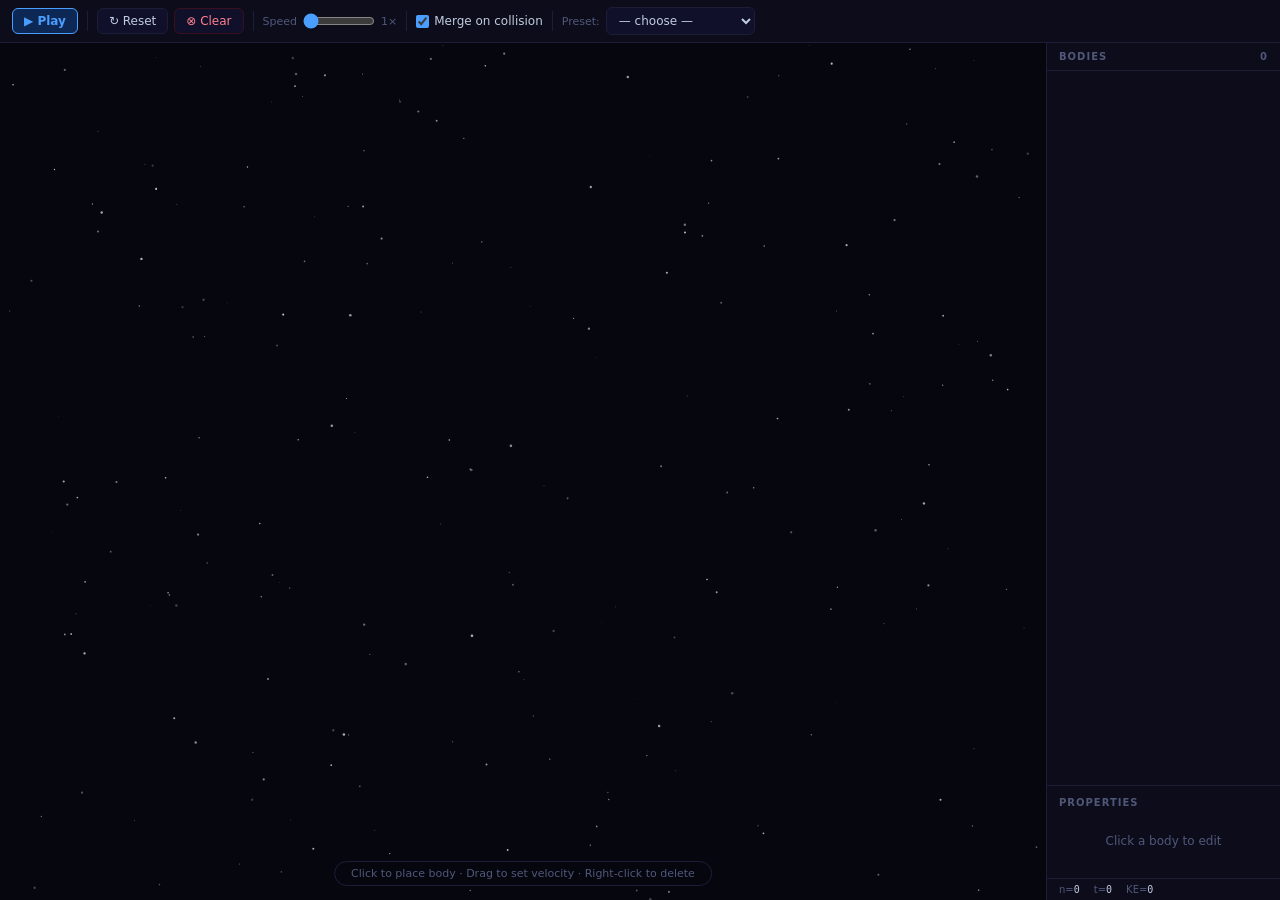
==== index.html @ 30279e03 "Added index" ====
<!DOCTYPE html>
<html lang="en">
<head>
<meta charset="UTF-8">
<meta name="viewport" content="width=device-width, initial-scale=1.0">
<title>N-Body Gravity Simulator</title>
<style>
  :root {
    --bg:     #06060f;
    --panel:  #0c0c1a;
    --border: #1c1e38;
    --accent: #4a9eff;
    --text:   #c0cce0;
    --dim:    #50587a;
    --danger: #ff4a6a;
  }
  * { box-sizing: border-box; margin: 0; padding: 0; }
  body {
    background: var(--bg);
    color: var(--text);
    font-family: 'Segoe UI', system-ui, sans-serif;
    font-size: 13px;
    display: flex;
    flex-direction: column;
    height: 100vh;
    overflow: hidden;
    user-select: none;
  }

  /* ── Toolbar ── */
  #toolbar {
    background: var(--panel);
    border-bottom: 1px solid var(--border);
    padding: 7px 12px;
    display: flex;
    align-items: center;
    gap: 6px;
    flex-shrink: 0;
    flex-wrap: wrap;
  }
  .sep { width: 1px; height: 20px; background: var(--border); margin: 0 3px; flex-shrink: 0; }
  .tlbl { font-size: 11px; color: var(--dim); white-space: nowrap; }
  button {
    display: inline-flex; align-items: center; gap: 5px;
    background: #10102a; color: var(--text);
    border: 1px solid var(--border);
    border-radius: 6px; padding: 5px 11px;
    font-size: 12px; cursor: pointer;
    transition: all .12s; white-space: nowrap;
    font-family: inherit;
  }
  button:hover { background: #1a1a40; border-color: var(--accent); color: #90c0ff; }
  button.primary { background: #0e2856; border-color: var(--accent); color: var(--accent); font-weight: 600; }
  button.primary:hover { background: #162e70; }
  button.danger  { border-color: #3a1020; color: #ff8090; }
  button.danger:hover { background: #3a1020; border-color: var(--danger); color: var(--danger); }
  input[type="range"] { accent-color: var(--accent); width: 72px; cursor: pointer; }
  select {
    background: #10102a; color: var(--text);
    border: 1px solid var(--border);
    border-radius: 6px; padding: 5px 8px;
    font-size: 12px; cursor: pointer; font-family: inherit;
  }
  select:hover { border-color: var(--accent); }
  label.cb { display: flex; align-items: center; gap: 5px; cursor: pointer; font-size: 12px; }

  /* ── Layout ── */
  #main { display: flex; flex: 1; overflow: hidden; }
  #canvas-wrap { flex: 1; position: relative; overflow: hidden; }
  canvas { display: block; width: 100%; height: 100%; cursor: crosshair; }
  canvas.grab    { cursor: grab; }
  canvas.grabbing{ cursor: grabbing; }

  #hint {
    position: absolute; bottom: 14px; left: 50%; transform: translateX(-50%);
    background: rgba(6,6,15,.88); border: 1px solid var(--border);
    border-radius: 20px; padding: 5px 16px; font-size: 11px; color: var(--dim);
    pointer-events: none; white-space: nowrap; transition: opacity .3s;
  }

  /* ── Sidebar ── */
  #sidebar {
    width: 234px; min-width: 234px;
    background: var(--panel); border-left: 1px solid var(--border);
    display: flex; flex-direction: column; overflow: hidden;
  }
  .sec-head {
    padding: 8px 12px; font-size: 10px;
    text-transform: uppercase; letter-spacing: .1em;
    color: var(--dim); font-weight: 700;
    border-bottom: 1px solid var(--border);
    display: flex; align-items: center; justify-content: space-between;
    flex-shrink: 0;
  }
  #body-list { flex: 1; overflow-y: auto; padding: 2px 0; min-height: 60px; }
  #body-list::-webkit-scrollbar { width: 3px; }
  #body-list::-webkit-scrollbar-thumb { background: var(--border); border-radius: 2px; }

  .brow {
    display: flex; align-items: center; gap: 7px;
    padding: 5px 10px; cursor: pointer;
    transition: background .1s; border-radius: 4px; margin: 1px 4px;
  }
  .brow:hover { background: rgba(255,255,255,.05); }
  .brow.sel   { background: rgba(74,158,255,.12); }
  .bdot  { width: 9px; height: 9px; border-radius: 50%; flex-shrink: 0; }
  .bname { flex: 1; font-size: 12px; overflow: hidden; text-overflow: ellipsis; white-space: nowrap; }
  .bmass { font-size: 11px; color: var(--dim); flex-shrink: 0; }
  .bdel  {
    background: none; border: none; color: var(--dim);
    cursor: pointer; padding: 0 3px; font-size: 15px; line-height: 1;
    opacity: 0; transition: opacity .1s; border-radius: 3px;
  }
  .brow:hover .bdel { opacity: .6; }
  .bdel:hover { opacity: 1 !important; color: var(--danger) !important; background: rgba(255,74,106,.15) !important; }

  /* ── Editor ── */
  #editor { border-top: 1px solid var(--border); padding: 11px 12px; flex-shrink: 0; }
  .etitle { font-size: 10px; text-transform: uppercase; letter-spacing: .1em; color: var(--dim); font-weight: 700; margin-bottom: 9px; }
  .field  { display: flex; align-items: center; gap: 6px; margin-bottom: 6px; }
  .flbl   { width: 44px; font-size: 11px; color: var(--dim); flex-shrink: 0; }
  .field input[type="number"] {
    flex: 1; background: #08081a; border: 1px solid var(--border);
    border-radius: 4px; color: var(--text); padding: 4px 7px;
    font-size: 12px; font-family: 'Consolas', monospace; min-width: 0;
  }
  .field input[type="number"]:focus { outline: none; border-color: var(--accent); box-shadow: 0 0 0 2px rgba(74,158,255,.15); }
  .field input[type="color"] {
    width: 34px; height: 24px; border: 1px solid var(--border);
    border-radius: 4px; background: none; cursor: pointer; padding: 2px;
  }
  .no-sel { color: var(--dim); font-size: 12px; text-align: center; padding: 14px 0; line-height: 1.8; }
  #del-body { width: 100%; justify-content: center; margin-top: 8px; }

  /* ── Stats bar ── */
  #stats {
    border-top: 1px solid var(--border);
    padding: 5px 12px; display: flex; gap: 14px; flex-wrap: wrap; flex-shrink: 0;
  }
  .stat { font-size: 10px; color: var(--dim); }
  .stat b { color: var(--text); font-family: monospace; font-weight: normal; }
</style>
</head>
<body>

<div id="toolbar">
  <button id="btn-play" class="primary" onclick="toggleSim()">&#9654; Play</button>
  <div class="sep"></div>
  <button onclick="resetSim()" title="Stop and clear trails">&#8635; Reset</button>
  <button class="danger" onclick="clearAll()" title="Remove all bodies">&#8855; Clear</button>
  <div class="sep"></div>
  <span class="tlbl">Speed</span>
  <input type="range" id="speed-sl" min="1" max="10" value="1" oninput="onSpeed(+this.value)">
  <span class="tlbl" id="speed-lbl">1&times;</span>
  <div class="sep"></div>
  <label class="cb">
    <input type="checkbox" id="merge-cb" checked style="accent-color:var(--accent)" onchange="mergeEnabled=this.checked">
    Merge on collision
  </label>
  <div class="sep"></div>
  <span class="tlbl">Preset:</span>
  <select onchange="loadPreset(this.value); this.value=''">
    <option value="">&#8212; choose &#8212;</option>
    <option value="binary">Binary Stars</option>
    <option value="threebody">Equilateral 3-Body</option>
    <option value="figure8">Figure-8 Orbit</option>
    <option value="solar">Solar System</option>
    <option value="chaos">Chaos (8 Bodies)</option>
  </select>
</div>

<div id="main">
  <div id="canvas-wrap">
    <canvas id="canvas"></canvas>
    <div id="hint">Click to place body &middot; Drag to set velocity &middot; Right-click to delete</div>
  </div>

  <div id="sidebar">
    <div class="sec-head">Bodies <span id="body-count">0</span></div>
    <div id="body-list"></div>

    <div id="editor">
      <div class="etitle">Properties</div>
      <div id="econtent"><div class="no-sel">Click a body to edit</div></div>
    </div>

    <div id="stats">
      <div class="stat">n=<b id="s-n">0</b></div>
      <div class="stat">t=<b id="s-t">0</b></div>
      <div class="stat">KE=<b id="s-ke">0</b></div>
    </div>
  </div>
</div>

<script>
'use strict';

// ═══════════════════════════════════════════════════════════
//  Constants
// ═══════════════════════════════════════════════════════════
const G         = 100;       // gravitational constant
const SOFT2     = 10 * 10;   // softening² to prevent singularity
const TRAIL_MAX = 500;       // max trail points per body
const DT        = 0.05;      // physics timestep per substep
const BASE_SUBS = 5;         // substeps per frame at speed ×1
const VEL_SCALE = 0.10;      // pixel-drag → velocity unit

const PALETTE = [
  '#ff6b6b','#ffd93d','#6bcb77','#4d96ff',
  '#ff9f40','#c56bff','#40e0d0','#ff6bcd','#f0f0f0','#ff922b'
];
let _pIdx = 0;
const nextColor = () => PALETTE[_pIdx++ % PALETTE.length];

// ═══════════════════════════════════════════════════════════
//  Body
// ═══════════════════════════════════════════════════════════
class Body {
  constructor(x, y, vx = 0, vy = 0, mass = 100) {
    this.id    = ++Body._uid;
    this.x = x;  this.y = y;
    this.vx = vx; this.vy = vy;
    this.mass  = mass;
    this.color = nextColor();
    this.label = 'Body ' + this.id;  // user-editable name
    this.trail = [];
    this.ax = 0; this.ay = 0;
  }
  get radius() { return Math.max(4, Math.cbrt(this.mass) * 1.8); }
  get name()   { return this.label; }
}
Body._uid = 0;

// ═══════════════════════════════════════════════════════════
//  Simulation state
// ═══════════════════════════════════════════════════════════
let bodies       = [];
let running      = false;
let mergeEnabled = true;
let substepCount = BASE_SUBS;
let selected     = null;
let rafId        = null;
let simTime      = 0;
let trailTick    = 0;
let stars        = [];
let drag         = null; // { type:'new'|'body', body?, sx, sy, cx, cy }

// ═══════════════════════════════════════════════════════════
//  Canvas setup
// ═══════════════════════════════════════════════════════════
const canvas = document.getElementById('canvas');
const ctx    = canvas.getContext('2d');

function resize() {
  canvas.width  = canvas.parentElement.clientWidth;
  canvas.height = canvas.parentElement.clientHeight;
  buildStars();
  if (!running) render();
}
new ResizeObserver(resize).observe(canvas.parentElement);

function buildStars() {
  stars = [];
  const n = Math.ceil(canvas.width * canvas.height / 4000);
  for (let i = 0; i < n; i++)
    stars.push({ x: Math.random()*canvas.width, y: Math.random()*canvas.height,
                 r: Math.random()*1.0+0.3, a: Math.random()*0.55+0.2 });
}

// ═══════════════════════════════════════════════════════════
//  Physics  (Velocity Verlet — 2nd-order symplectic)
// ═══════════════════════════════════════════════════════════
function computeAccels() {
  for (const b of bodies) { b.ax = 0; b.ay = 0; }
  for (let i = 0; i < bodies.length; i++) {
    for (let j = i + 1; j < bodies.length; j++) {
      const dx = bodies[j].x - bodies[i].x;
      const dy = bodies[j].y - bodies[i].y;
      const d2 = dx*dx + dy*dy + SOFT2;
      const d  = Math.sqrt(d2);
      const f  = G / d2;
      const ux = dx/d, uy = dy/d;
      bodies[i].ax += f * ux * bodies[j].mass;
      bodies[i].ay += f * uy * bodies[j].mass;
      bodies[j].ax -= f * ux * bodies[i].mass;
      bodies[j].ay -= f * uy * bodies[i].mass;
    }
  }
}

function physicsStep(dt) {
  // Step 1: update positions using current v and a
  const hdt2 = 0.5 * dt * dt;
  for (const b of bodies) {
    b.x += b.vx * dt + b.ax * hdt2;
    b.y += b.vy * dt + b.ay * hdt2;
  }
  // Step 2: save old accelerations, compute new ones
  const axOld = bodies.map(b => b.ax);
  const ayOld = bodies.map(b => b.ay);
  computeAccels();
  // Step 3: update velocities with average acceleration
  for (let i = 0; i < bodies.length; i++) {
    bodies[i].vx += 0.5 * (axOld[i] + bodies[i].ax) * dt;
    bodies[i].vy += 0.5 * (ayOld[i] + bodies[i].ay) * dt;
  }
}

function recordTrail() {
  for (const b of bodies) {
    b.trail.push({ x: b.x, y: b.y });
    if (b.trail.length > TRAIL_MAX) b.trail.shift();
  }
}

function doMerges() {
  let changed = true;
  while (changed) {
    changed = false;
    outer:
    for (let i = 0; i < bodies.length; i++) {
      for (let j = i + 1; j < bodies.length; j++) {
        const dx   = bodies[j].x - bodies[i].x;
        const dy   = bodies[j].y - bodies[i].y;
        const rSum = bodies[i].radius + bodies[j].radius;
        if (dx*dx + dy*dy < rSum * rSum * 0.5) {
          const a = bodies[i], b = bodies[j];
          const m = a.mass + b.mass;
          // Bigger body absorbs smaller
          const big = a.mass >= b.mass ? a : b;
          const sml = big === a ? b : a;
          big.x  = (a.x*a.mass + b.x*b.mass) / m;
          big.y  = (a.y*a.mass + b.y*b.mass) / m;
          big.vx = (a.vx*a.mass + b.vx*b.mass) / m;
          big.vy = (a.vy*a.mass + b.vy*b.mass) / m;
          big.mass = m;
          bodies.splice(bodies.indexOf(sml), 1);
          if (selected === sml) { selected = null; updateEditor(); }
          updateBodyList();
          changed = true;
          break outer;
        }
      }
    }
  }
}

// ═══════════════════════════════════════════════════════════
//  Simulation loop
// ═══════════════════════════════════════════════════════════
function loop() {
  if (!running) return;
  for (let i = 0; i < substepCount; i++) {
    physicsStep(DT);
    trailTick++;
    if (trailTick % 2 === 0) recordTrail();
  }
  if (mergeEnabled) doMerges();
  simTime += DT * substepCount;
  render();
  updateEditorLive();
  updateStats();
  rafId = requestAnimationFrame(loop);
}

function startSim() {
  if (running) return;
  running = true;
  computeAccels();
  updatePlayBtn();
  rafId = requestAnimationFrame(loop);
}

function pauseSim() {
  running = false;
  if (rafId) { cancelAnimationFrame(rafId); rafId = null; }
  updatePlayBtn();
}

function toggleSim() { running ? pauseSim() : startSim(); }

// ═══════════════════════════════════════════════════════════
//  Rendering
// ═══════════════════════════════════════════════════════════
function render() {
  const W = canvas.width, H = canvas.height;

  // Background
  ctx.fillStyle = '#06060f';
  ctx.fillRect(0, 0, W, H);

  // Stars
  ctx.save();
  for (const s of stars) {
    ctx.globalAlpha = s.a;
    ctx.fillStyle   = '#ffffff';
    ctx.beginPath();
    ctx.arc(s.x, s.y, s.r, 0, Math.PI * 2);
    ctx.fill();
  }
  ctx.restore();

  // Trails
  ctx.save();
  ctx.lineJoin = 'round';
  ctx.lineCap  = 'round';
  for (const b of bodies) renderTrail(b);
  ctx.restore();

  // Bodies
  for (const b of bodies) renderBody(b);

  // Velocity arrow while dragging to place new body
  if (drag && drag.type === 'new') renderArrow();
}

function renderTrail(b) {
  const t = b.trail;
  if (t.length < 2) return;
  // Downsample for performance; keep at most 180 drawn segments
  const step = Math.max(1, Math.floor(t.length / 180));
  for (let i = step; i < t.length; i += step) {
    const frac = i / t.length;
    ctx.globalAlpha = frac * 0.88;
    ctx.strokeStyle = b.color;
    ctx.lineWidth   = Math.max(0.4, frac * b.radius * 0.5);
    ctx.beginPath();
    ctx.moveTo(t[i - step].x, t[i - step].y);
    ctx.lineTo(t[i].x, t[i].y);
    ctx.stroke();
  }
}

function renderBody(b) {
  const r = b.radius;

  // Outer glow
  const glow = ctx.createRadialGradient(b.x, b.y, r * 0.5, b.x, b.y, r * 4);
  glow.addColorStop(0, hex2rgba(b.color, 0.35));
  glow.addColorStop(1, hex2rgba(b.color, 0));
  ctx.fillStyle = glow;
  ctx.beginPath();
  ctx.arc(b.x, b.y, r * 4, 0, Math.PI * 2);
  ctx.fill();

  // Sphere with highlight
  const sphere = ctx.createRadialGradient(b.x - r * 0.25, b.y - r * 0.3, 0, b.x, b.y, r);
  sphere.addColorStop(0,   '#ffffff');
  sphere.addColorStop(0.3, b.color);
  sphere.addColorStop(1,   darken(b.color, 0.45));
  ctx.fillStyle = sphere;
  ctx.beginPath();
  ctx.arc(b.x, b.y, r, 0, Math.PI * 2);
  ctx.fill();

  // Selection ring
  if (b === selected) {
    ctx.save();
    ctx.globalAlpha = 0.8;
    ctx.strokeStyle = '#ffffff';
    ctx.lineWidth   = 1.5;
    ctx.setLineDash([5, 3]);
    ctx.beginPath();
    ctx.arc(b.x, b.y, r + 7, 0, Math.PI * 2);
    ctx.stroke();
    ctx.setLineDash([]);
    ctx.restore();
  }

  // Name label above the body
  if (b.label) {
    ctx.save();
    ctx.font         = '11px "Segoe UI", system-ui, sans-serif';
    ctx.textAlign    = 'center';
    ctx.textBaseline = 'bottom';
    const labelY = b.y - r - 8;
    // Shadow for readability over any background
    ctx.globalAlpha  = 0.65;
    ctx.fillStyle    = '#000000';
    ctx.fillText(b.label, b.x + 1, labelY + 1);
    // Coloured text
    ctx.globalAlpha  = 0.92;
    ctx.fillStyle    = b.color;
    ctx.fillText(b.label, b.x, labelY);
    ctx.restore();
  }
}

function renderArrow() {
  const { sx, sy, cx, cy } = drag;
  const dx = cx - sx, dy = cy - sy;
  const len = Math.hypot(dx, dy);
  if (len < 5) return;

  ctx.save();
  ctx.globalAlpha = 0.85;
  ctx.strokeStyle = '#90c0ff';
  ctx.fillStyle   = '#90c0ff';
  ctx.lineWidth   = 1.5;
  ctx.setLineDash([6, 4]);
  ctx.beginPath();
  ctx.moveTo(sx, sy);
  ctx.lineTo(cx, cy);
  ctx.stroke();
  ctx.setLineDash([]);

  // Arrowhead
  const ang = Math.atan2(dy, dx);
  const hs  = 11;
  ctx.beginPath();
  ctx.moveTo(cx, cy);
  ctx.lineTo(cx - hs * Math.cos(ang - 0.42), cy - hs * Math.sin(ang - 0.42));
  ctx.lineTo(cx - hs * Math.cos(ang + 0.42), cy - hs * Math.sin(ang + 0.42));
  ctx.closePath();
  ctx.fill();

  // Velocity label
  ctx.globalAlpha = 0.75;
  ctx.fillStyle   = '#c0d8ff';
  ctx.font        = '11px monospace';
  ctx.fillText('v = ' + (len * VEL_SCALE).toFixed(2), cx + 10, cy - 8);
  ctx.restore();
}

// ═══════════════════════════════════════════════════════════
//  Color helpers
// ═══════════════════════════════════════════════════════════
function hex2rgba(hex, a) {
  const n = parseInt(hex.replace('#', ''), 16);
  return 'rgba(' + (n>>16) + ',' + ((n>>8)&0xff) + ',' + (n&0xff) + ',' + a + ')';
}
function darken(hex, f) {
  const n = parseInt(hex.replace('#', ''), 16);
  const r = Math.round(((n>>16)      ) * f);
  const g = Math.round(((n>>8 )&0xff ) * f);
  const b = Math.round(((n    )&0xff ) * f);
  return '#' + ((r << 16) | (g << 8) | b).toString(16).padStart(6, '0');
}

// ═══════════════════════════════════════════════════════════
//  Mouse / touch events
// ═══════════════════════════════════════════════════════════
function canvasXY(e) {
  const r = canvas.getBoundingClientRect();
  return {
    x: (e.clientX - r.left) * (canvas.width  / r.width),
    y: (e.clientY - r.top)  * (canvas.height / r.height)
  };
}

function bodyAt(x, y) {
  for (let i = bodies.length - 1; i >= 0; i--) {
    const b  = bodies[i];
    const dx = x - b.x, dy = y - b.y;
    if (dx*dx + dy*dy <= (b.radius + 6) ** 2) return b;
  }
  return null;
}

canvas.addEventListener('mousedown', e => {
  if (e.button !== 0) return;
  const { x, y } = canvasXY(e);
  const hit = bodyAt(x, y);
  if (hit) {
    selectBody(hit);
    if (!running) {
      drag = { type: 'body', body: hit, sx: x, sy: y, cx: x, cy: y };
      canvas.classList.add('grabbing');
    }
  } else {
    selectBody(null);
    drag = { type: 'new', sx: x, sy: y, cx: x, cy: y };
  }
});

canvas.addEventListener('mousemove', e => {
  if (!drag) return;
  const { x, y } = canvasXY(e);
  drag.cx = x; drag.cy = y;
  if (drag.type === 'body') {
    drag.body.x = x;
    drag.body.y = y;
    drag.body.trail = [];
    updateEditorLive();
  }
  if (!running) render();
});

canvas.addEventListener('mouseup', e => {
  if (!drag) return;
  const { x, y } = canvasXY(e);
  if (drag.type === 'new') {
    const dx  = x - drag.sx, dy = y - drag.sy;
    const len = Math.hypot(dx, dy);
    const b   = new Body(drag.sx, drag.sy, dx * VEL_SCALE, dy * VEL_SCALE, 100);
    bodies.push(b);
    selectBody(b);
    updateBodyList();
    if (!running) render();
  }
  drag = null;
  canvas.classList.remove('grabbing');
});

canvas.addEventListener('contextmenu', e => {
  e.preventDefault();
  const { x, y } = canvasXY(e);
  const b = bodyAt(x, y);
  if (b) deleteBody(b);
});

canvas.addEventListener('mouseleave', () => {
  if (drag && drag.type === 'new') { drag = null; if (!running) render(); }
  canvas.classList.remove('grabbing');
});

// ═══════════════════════════════════════════════════════════
//  Body management
// ═══════════════════════════════════════════════════════════
function deleteBody(b) {
  const i = bodies.indexOf(b);
  if (i >= 0) bodies.splice(i, 1);
  if (selected === b) { selected = null; updateEditor(); }
  updateBodyList();
  if (!running) render();
}

function selectBody(b) {
  selected = b;
  updateBodyList();
  updateEditor();
}

function clearAll() {
  pauseSim();
  bodies = []; selected = null; simTime = 0; trailTick = 0;
  updateBodyList(); updateEditor(); updateStats(); render();
}

function resetSim() {
  pauseSim();
  simTime = 0; trailTick = 0;
  for (const b of bodies) b.trail = [];
  updateStats(); render();
}

// ═══════════════════════════════════════════════════════════
//  UI updates
// ═══════════════════════════════════════════════════════════
function updatePlayBtn() {
  const btn = document.getElementById('btn-play');
  btn.innerHTML = running ? '&#9646;&#9646; Pause' : '&#9654; Play';
}

function onSpeed(v) {
  substepCount = BASE_SUBS * v;
  document.getElementById('speed-lbl').textContent = v + '\u00d7';
}

function updateBodyList() {
  const list = document.getElementById('body-list');
  document.getElementById('body-count').textContent = bodies.length;
  document.getElementById('s-n').textContent        = bodies.length;
  list.innerHTML = '';
  for (const b of bodies) {
    const row = document.createElement('div');
    row.className = 'brow' + (b === selected ? ' sel' : '');
    row.innerHTML =
      '<div class="bdot" style="background:' + b.color + '"></div>' +
      '<div class="bname">' + b.name + '</div>' +
      '<div class="bmass">' + fmtMass(b.mass) + '</div>' +
      '<button class="bdel" onclick="event.stopPropagation();deleteBodyById(' + b.id + ')">&#215;</button>';
    row.addEventListener('click', () => selectBody(b));
    list.appendChild(row);
  }
}

function deleteBodyById(id) {
  const b = bodies.find(b => b.id === id);
  if (b) deleteBody(b);
}

function fmtMass(m) {
  if (m >= 1e6) return (m / 1e6).toFixed(1) + 'M';
  if (m >= 1e3) return (m / 1e3).toFixed(1) + 'k';
  return m.toFixed(0);
}

function updateEditor() {
  const ec = document.getElementById('econtent');
  if (!selected) {
    ec.innerHTML = '<div class="no-sel">Click a body on canvas<br>or in the list to edit</div>';
    return;
  }
  const b = selected;
  ec.innerHTML =
    '<div class="field">' +
      '<div class="flbl">Name</div>' +
      '<input type="text" id="f-name" value="' + b.label + '" maxlength="24" style="flex:1;background:#08081a;border:1px solid var(--border);border-radius:4px;color:var(--text);padding:4px 7px;font-size:12px;min-width:0;" oninput="selName(this.value)">' +
    '</div>' +
    '<div class="field">' +
      '<div class="flbl">Color</div>' +
      '<input type="color" value="' + b.color + '" onchange="selColor(this.value)">' +
    '</div>'+
    '<div class="field">' +
      '<div class="flbl">Mass</div>' +
      '<input type="number" id="f-mass" value="' + b.mass.toFixed(1) + '" min="1" max="9999999" step="10" oninput="selMass(+this.value)">' +
    '</div>' +
    '<div class="field">' +
      '<div class="flbl">X</div>' +
      '<input type="number" id="f-x" value="' + b.x.toFixed(1) + '" step="1" oninput="selXY(\'x\',+this.value)">' +
    '</div>' +
    '<div class="field">' +
      '<div class="flbl">Y</div>' +
      '<input type="number" id="f-y" value="' + b.y.toFixed(1) + '" step="1" oninput="selXY(\'y\',+this.value)">' +
    '</div>' +
    '<div class="field">' +
      '<div class="flbl">Vel X</div>' +
      '<input type="number" id="f-vx" value="' + b.vx.toFixed(3) + '" step="0.5" oninput="selV(\'x\',+this.value)">' +
    '</div>' +
    '<div class="field">' +
      '<div class="flbl">Vel Y</div>' +
      '<input type="number" id="f-vy" value="' + b.vy.toFixed(3) + '" step="0.5" oninput="selV(\'y\',+this.value)">' +
    '</div>' +
    '<button class="danger" id="del-body" onclick="deleteBody(selected)">&#8855; Delete Body</button>';
}

function updateEditorLive() {
  if (!selected) return;
  const b   = selected;
  const fx  = document.getElementById('f-x');
  const fy  = document.getElementById('f-y');
  const fvx = document.getElementById('f-vx');
  const fvy = document.getElementById('f-vy');
  const fm  = document.getElementById('f-mass');
  if (fx  && document.activeElement !== fx)  fx.value  = b.x.toFixed(1);
  if (fy  && document.activeElement !== fy)  fy.value  = b.y.toFixed(1);
  if (fvx && document.activeElement !== fvx) fvx.value = b.vx.toFixed(3);
  if (fvy && document.activeElement !== fvy) fvy.value = b.vy.toFixed(3);
  if (fm  && document.activeElement !== fm)  fm.value  = b.mass.toFixed(1);
  // keep body list mass updated
  updateBodyList();
}

function selName(v)  { if (selected) { selected.label = v; updateBodyList(); if (!running) render(); } }
function selColor(v) { if (selected) { selected.color = v; updateBodyList(); if (!running) render(); } }
function selMass(v)  { if (selected && v > 0) { selected.mass = v; if (!running) render(); } }
function selXY(ax,v) { if (selected) { selected[ax] = v; if (!running) render(); } }
function selV(ax,v)  { if (selected) selected['v' + ax] = v; }

function updateStats() {
  document.getElementById('s-t').textContent = simTime.toFixed(0);
  let ke = 0;
  for (const b of bodies) ke += 0.5 * b.mass * (b.vx*b.vx + b.vy*b.vy);
  document.getElementById('s-ke').textContent = ke >= 1e6
    ? (ke/1e6).toFixed(2)+'M' : ke >= 1e3 ? (ke/1e3).toFixed(1)+'k' : ke.toFixed(0);
}

// ═══════════════════════════════════════════════════════════
//  Presets
// ═══════════════════════════════════════════════════════════
function loadPreset(name) {
  if (!name) return;
  pauseSim();
  bodies = []; selected = null; simTime = 0; trailTick = 0;
  _pIdx = 0;
  const cx = canvas.width / 2, cy = canvas.height / 2;

  switch (name) {

    case 'binary': {
      // Two equal masses in circular orbit
      const M = 500, d = 150;
      const v = Math.sqrt(G * M / (4 * d));   // v = sqrt(GM/4d)
      const b1 = new Body(cx - d, cy,  0, -v, M);
      const b2 = new Body(cx + d, cy,  0,  v, M);
      b1.label = 'Star A'; b2.label = 'Star B';
      bodies.push(b1, b2);
      break;
    }

    case 'threebody': {
      // Equal masses at vertices of equilateral triangle
      const M = 300, R = 160;
      const L = R * Math.sqrt(3);              // side length
      const v = Math.sqrt(G * M / L);          // circular orbit speed
      const angles = [Math.PI/2, Math.PI/2 + 2*Math.PI/3, Math.PI/2 + 4*Math.PI/3];
      const threeNames = ['Alpha', 'Beta', 'Gamma'];
      for (let i = 0; i < angles.length; i++) {
        const ang = angles[i];
        const b = new Body(
          cx + R * Math.cos(ang), cy + R * Math.sin(ang),
          v  * Math.cos(ang + Math.PI/2),
          v  * Math.sin(ang + Math.PI/2),
          M
        );
        b.label = threeNames[i];
        bodies.push(b);
      }
      break;
    }

    case 'figure8': {
      // Chenciner-Montgomery figure-8 three-body orbit
      // Scaled for G=100, m=50: position scale L, velocity scale sqrt(G*m/L)
      const m = 50, L = 150;
      const VS = Math.sqrt(G * m / L);         // ~= 5.77
      const x1 = 0.97000436 * L, y1 = -0.24308753 * L;
      const vxM = 0.93240737 * VS, vyM = 0.86473146 * VS;
      // v1=v3 = (-vxM/2, -vyM/2),  v2 = (vxM, vyM)
      const f8names = ['P', 'Q', 'R'];
      const f8bodies = [
        new Body(cx + x1,  cy + y1, -vxM / 2, -vyM / 2, m),
        new Body(cx,       cy,       vxM,       vyM,     m),
        new Body(cx - x1,  cy - y1, -vxM / 2, -vyM / 2, m)
      ];
      f8bodies.forEach((b, i) => { b.label = f8names[i]; bodies.push(b); });
      break;
    }

    case 'solar': {
      // All 8 planets in circular orbits.
      // Keys to stability:
      //  1. Planets spread at even angles so gravitational forces on the star cancel.
      //  2. Planet masses are tiny relative to the star (~1%) so perturbations stay small.
      //  3. Correct two-body orbital speed: v = sqrt(G*(Ms+m)/r).
      //  4. Star gets a counter-kick so total system momentum = 0.
      const Ms = 2000;
      const star = new Body(cx, cy, 0, 0, Ms);
      star.color = '#ffd93d';
      star.label = 'Sun';
      bodies.push(star);

      // Radii compressed to fit canvas; masses << star mass for stability.
      // Angles evenly spread (≈45° apart) so the star's net kick is near zero.
      const planets = [
        { r:  65, m: 1, color: '#b09070', label: 'Mercury', angle: 0            },
        { r:  98, m: 2, color: '#ffe090', label: 'Venus',   angle: Math.PI*0.25 },
        { r: 135, m: 2, color: '#4d96ff', label: 'Earth',   angle: Math.PI*0.5  },
        { r: 178, m: 1, color: '#e05030', label: 'Mars',    angle: Math.PI*0.75 },
        { r: 250, m: 8, color: '#d09060', label: 'Jupiter', angle: Math.PI*1.0  },
        { r: 320, m: 6, color: '#e8d880', label: 'Saturn',  angle: Math.PI*1.25 },
        { r: 385, m: 3, color: '#80d8e8', label: 'Uranus',  angle: Math.PI*1.5  },
        { r: 445, m: 3, color: '#3060e0', label: 'Neptune', angle: Math.PI*1.75 },
      ];

      let starVx = 0, starVy = 0;
      for (const p of planets) {
        const v  = Math.sqrt(G * (Ms + p.m) / p.r);
        const vx = -v * Math.sin(p.angle);
        const vy =  v * Math.cos(p.angle);
        const b  = new Body(cx + p.r * Math.cos(p.angle), cy + p.r * Math.sin(p.angle), vx, vy, p.m);
        b.color  = p.color;
        b.label  = p.label;
        bodies.push(b);
        starVx  -= p.m * vx / Ms;
        starVy  -= p.m * vy / Ms;
      }
      star.vx = starVx;
      star.vy = starVy;
      break;
    }

    case 'chaos': {
      for (let i = 0; i < 8; i++) {
        const ang  = (i / 8) * Math.PI * 2;
        const r    = 80 + Math.random() * 150;
        const spd  = (Math.random() - 0.5) * 18;
        bodies.push(new Body(
          cx + r * Math.cos(ang), cy + r * Math.sin(ang),
          spd * Math.cos(ang + Math.PI/2),
          spd * Math.sin(ang + Math.PI/2),
          30 + Math.random() * 250
        ));
      }
      break;
    }
  }

  updateBodyList(); updateEditor(); updateStats(); render(); updatePlayBtn();
}

// ═══════════════════════════════════════════════════════════
//  Bootstrap
// ═══════════════════════════════════════════════════════════
window.addEventListener('load', resize);
</script>
</body>
</html>
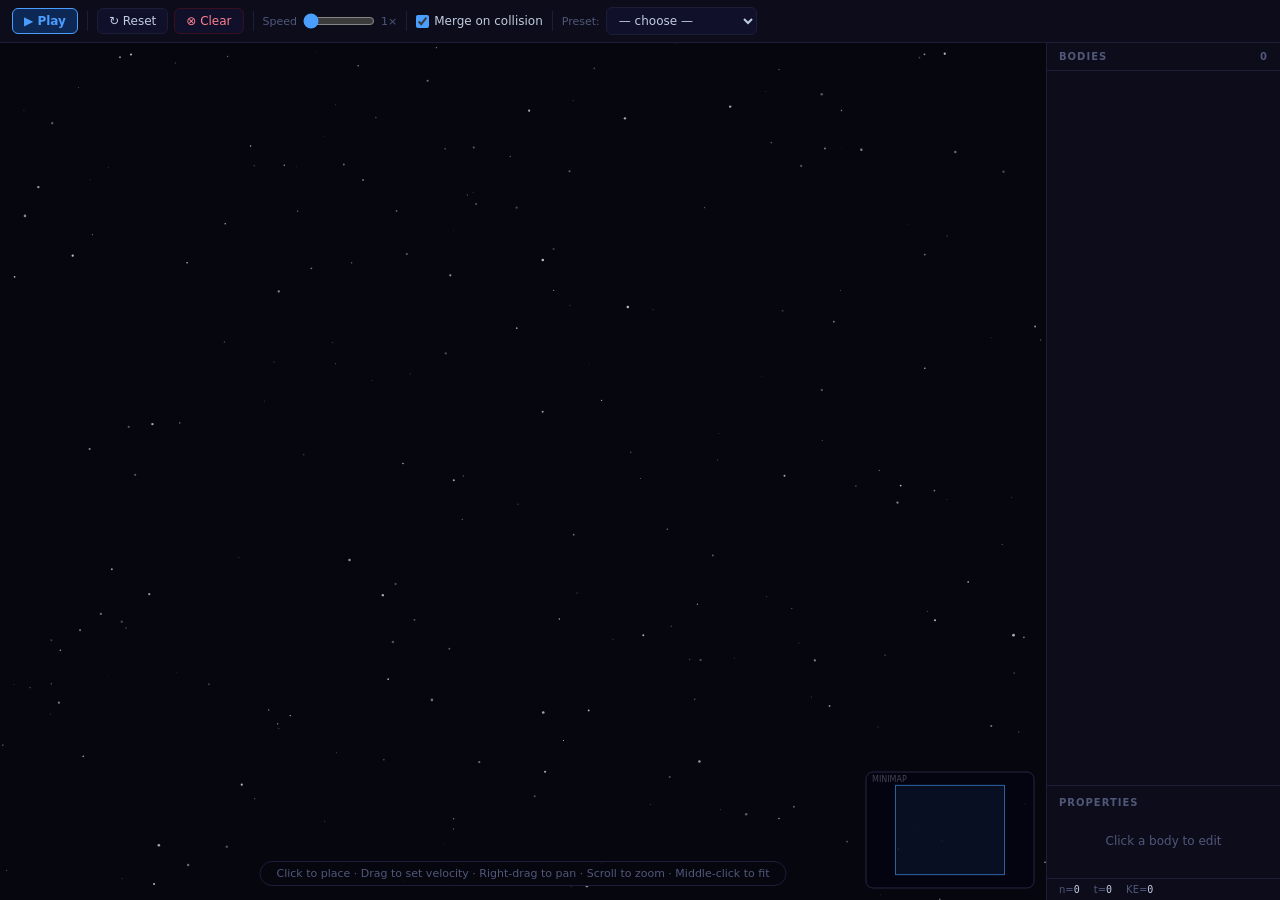
==== commit d2878c86: "Add Sun, Earth & Moon preset Co-authored-by: Copilot <223556219+Copilot@users.noreply.github.com>" ====
--- a/index.html
+++ b/index.html
@@ -166,13 +166,14 @@
     <option value="figure8">Figure-8 Orbit</option>
     <option value="solar">Solar System</option>
     <option value="chaos">Chaos (8 Bodies)</option>
+    <option value="earthmoon">Sun, Earth &amp; Moon</option>
   </select>
 </div>
 
 <div id="main">
   <div id="canvas-wrap">
     <canvas id="canvas"></canvas>
-    <div id="hint">Click to place body &middot; Drag to set velocity &middot; Right-click to delete</div>
+    <div id="hint">Click to place &middot; Drag to set velocity &middot; Right-drag to pan &middot; Scroll to zoom &middot; Middle-click to fit</div>
   </div>
 
   <div id="sidebar">
@@ -244,6 +245,8 @@
 let trailTick    = 0;
 let stars        = [];
 let drag         = null; // { type:'new'|'body', body?, sx, sy, cx, cy }
+let panDrag      = null; // { sx, sy, startPanX, startPanY, moved }
+let camera       = { panX: 0, panY: 0, zoom: 1 };
 
 // ═══════════════════════════════════════════════════════════
 //  Canvas setup
@@ -385,11 +388,12 @@
 function render() {
   const W = canvas.width, H = canvas.height;
 
-  // Background
+  // Background (screen space)
+  ctx.setTransform(1, 0, 0, 1, 0, 0);
   ctx.fillStyle = '#06060f';
   ctx.fillRect(0, 0, W, H);
 
-  // Stars
+  // Stars (fixed to screen — no camera transform)
   ctx.save();
   for (const s of stars) {
     ctx.globalAlpha = s.a;
@@ -400,6 +404,9 @@
   }
   ctx.restore();
 
+  // World-space objects — apply camera transform
+  ctx.setTransform(camera.zoom, 0, 0, camera.zoom, camera.panX, camera.panY);
+
   // Trails
   ctx.save();
   ctx.lineJoin = 'round';
@@ -412,6 +419,12 @@
 
   // Velocity arrow while dragging to place new body
   if (drag && drag.type === 'new') renderArrow();
+
+  // Restore to screen space
+  ctx.setTransform(1, 0, 0, 1, 0, 0);
+
+  // Minimap (screen space)
+  renderMinimap();
 }
 
 function renderTrail(b) {
@@ -538,13 +551,118 @@
 }
 
 // ═══════════════════════════════════════════════════════════
-//  Mouse / touch events
-// ═══════════════════════════════════════════════════════════
+//  Minimap
+// ═══════════════════════════════════════════════════════════
+const MM = { w: 168, h: 116, margin: 12, pad: 8, radius: 7 };
+let mmState = null; // cached each frame for click hit-testing
+
+function mmRoundRect(x, y, w, h, r) {
+  ctx.beginPath();
+  ctx.moveTo(x + r, y);
+  ctx.lineTo(x + w - r, y);  ctx.arcTo(x + w, y,     x + w, y + r,     r);
+  ctx.lineTo(x + w, y + h - r); ctx.arcTo(x + w, y + h, x + w - r, y + h, r);
+  ctx.lineTo(x + r, y + h);  ctx.arcTo(x,     y + h, x,     y + h - r, r);
+  ctx.lineTo(x, y + r);      ctx.arcTo(x,     y,     x + r, y,         r);
+  ctx.closePath();
+}
+
+function renderMinimap() {
+  const W = canvas.width, H = canvas.height;
+  const mx = W - MM.w - MM.margin;
+  const my = H - MM.h - MM.margin;
+
+  // World bounds: union of all body positions and current viewport
+  const vpL = (0 - camera.panX) / camera.zoom, vpR = (W - camera.panX) / camera.zoom;
+  const vpT = (0 - camera.panY) / camera.zoom, vpB = (H - camera.panY) / camera.zoom;
+
+  let wL = vpL, wR = vpR, wT = vpT, wB = vpB;
+  for (const b of bodies) {
+    wL = Math.min(wL, b.x); wR = Math.max(wR, b.x);
+    wT = Math.min(wT, b.y); wB = Math.max(wB, b.y);
+  }
+  const ex = (wR - wL) * 0.06, ey = (wB - wT) * 0.06;
+  wL -= ex; wR += ex; wT -= ey; wB += ey;
+
+  const rangeX = wR - wL || 1, rangeY = wB - wT || 1;
+  const innerW = MM.w - MM.pad * 2, innerH = MM.h - MM.pad * 2;
+  const scl    = Math.min(innerW / rangeX, innerH / rangeY);
+
+  const wCX = (wL + wR) / 2, wCY = (wT + wB) / 2;
+  const ocx  = mx + MM.w / 2,  ocy = my + MM.h / 2;
+
+  const toSX = wx => ocx + (wx - wCX) * scl;
+  const toSY = wy => ocy + (wy - wCY) * scl;
+
+  mmState = { mx, my, wCX, wCY, scl, ocx, ocy };
+
+  ctx.save();
+
+  // Background panel
+  ctx.fillStyle   = 'rgba(4,4,18,0.88)';
+  ctx.strokeStyle = '#252742';
+  ctx.lineWidth   = 1;
+  mmRoundRect(mx, my, MM.w, MM.h, MM.radius);
+  ctx.fill();
+  ctx.stroke();
+
+  // Clip content to panel interior
+  mmRoundRect(mx + 1, my + 1, MM.w - 2, MM.h - 2, MM.radius - 1);
+  ctx.clip();
+
+  // Viewport rectangle
+  const vx1 = toSX(vpL), vy1 = toSY(vpT);
+  const vx2 = toSX(vpR), vy2 = toSY(vpB);
+  ctx.fillStyle   = 'rgba(74,158,255,0.07)';
+  ctx.strokeStyle = 'rgba(74,158,255,0.6)';
+  ctx.lineWidth   = 1;
+  ctx.fillRect(vx1, vy1, vx2 - vx1, vy2 - vy1);
+  ctx.strokeRect(vx1, vy1, vx2 - vx1, vy2 - vy1);
+
+  // Bodies
+  for (const b of bodies) {
+    const bx = toSX(b.x), by = toSY(b.y);
+    const r  = Math.max(1.5, Math.min(b.radius * scl * 0.9, 5));
+    // Subtle glow
+    ctx.globalAlpha = 0.3;
+    ctx.fillStyle   = b.color;
+    ctx.beginPath();
+    ctx.arc(bx, by, r * 2.5, 0, Math.PI * 2);
+    ctx.fill();
+    // Solid dot
+    ctx.globalAlpha = 0.95;
+    ctx.fillStyle   = b.color;
+    ctx.beginPath();
+    ctx.arc(bx, by, r, 0, Math.PI * 2);
+    ctx.fill();
+  }
+
+  // "MINIMAP" label
+  ctx.globalAlpha  = 0.32;
+  ctx.fillStyle    = '#c0cce0';
+  ctx.font         = '8px "Segoe UI", system-ui, sans-serif';
+  ctx.textAlign    = 'left';
+  ctx.textBaseline = 'top';
+  ctx.fillText('MINIMAP', mx + 6, my + 4);
+
+  ctx.restore();
+}
+
+
 function canvasXY(e) {
   const r = canvas.getBoundingClientRect();
+  const sx = (e.clientX - r.left) * (canvas.width  / r.width);
+  const sy = (e.clientY - r.top)  * (canvas.height / r.height);
   return {
-    x: (e.clientX - r.left) * (canvas.width  / r.width),
-    y: (e.clientY - r.top)  * (canvas.height / r.height)
+    x: (sx - camera.panX) / camera.zoom,
+    y: (sy - camera.panY) / camera.zoom
+  };
+}
+
+function screenCoords(e) {
+  const r = canvas.getBoundingClientRect();
+  return {
+    sx: (e.clientX - r.left) * (canvas.width  / r.width),
+    sy: (e.clientY - r.top)  * (canvas.height / r.height)
   };
 }
 
@@ -558,7 +676,30 @@
 }
 
 canvas.addEventListener('mousedown', e => {
+  if (e.button === 1) {   // middle click → fit all
+    e.preventDefault();
+    fitAll();
+    return;
+  }
+  if (e.button === 2) {   // right click → start pan
+    const { sx, sy } = screenCoords(e);
+    panDrag = { sx, sy, startPanX: camera.panX, startPanY: camera.panY, moved: false };
+    canvas.classList.add('grabbing');
+    e.preventDefault();
+    return;
+  }
   if (e.button !== 0) return;
+  // Minimap click → pan camera to that world position
+  const { sx, sy } = screenCoords(e);
+  if (mmState && sx >= mmState.mx && sx <= mmState.mx + MM.w &&
+                 sy >= mmState.my && sy <= mmState.my + MM.h) {
+    const wx = mmState.wCX + (sx - mmState.ocx) / mmState.scl;
+    const wy = mmState.wCY + (sy - mmState.ocy) / mmState.scl;
+    camera.panX = canvas.width  / 2 - wx * camera.zoom;
+    camera.panY = canvas.height / 2 - wy * camera.zoom;
+    if (!running) render();
+    return;
+  }
   const { x, y } = canvasXY(e);
   const hit = bodyAt(x, y);
   if (hit) {
@@ -574,6 +715,15 @@
 });
 
 canvas.addEventListener('mousemove', e => {
+  if (panDrag) {
+    const { sx, sy } = screenCoords(e);
+    const dx = sx - panDrag.sx, dy = sy - panDrag.sy;
+    if (Math.hypot(dx, dy) > 3) panDrag.moved = true;
+    camera.panX = panDrag.startPanX + dx;
+    camera.panY = panDrag.startPanY + dy;
+    if (!running) render();
+    return;
+  }
   if (!drag) return;
   const { x, y } = canvasXY(e);
   drag.cx = x; drag.cy = y;
@@ -587,11 +737,20 @@
 });
 
 canvas.addEventListener('mouseup', e => {
+  if (e.button === 2) {
+    if (panDrag && !panDrag.moved) {
+      const { x, y } = canvasXY(e);
+      const b = bodyAt(x, y);
+      if (b) deleteBody(b);
+    }
+    panDrag = null;
+    canvas.classList.remove('grabbing');
+    return;
+  }
   if (!drag) return;
   const { x, y } = canvasXY(e);
   if (drag.type === 'new') {
     const dx  = x - drag.sx, dy = y - drag.sy;
-    const len = Math.hypot(dx, dy);
     const b   = new Body(drag.sx, drag.sy, dx * VEL_SCALE, dy * VEL_SCALE, 100);
     bodies.push(b);
     selectBody(b);
@@ -602,15 +761,23 @@
   canvas.classList.remove('grabbing');
 });
 
-canvas.addEventListener('contextmenu', e => {
+canvas.addEventListener('contextmenu', e => e.preventDefault());
+
+canvas.addEventListener('wheel', e => {
   e.preventDefault();
-  const { x, y } = canvasXY(e);
-  const b = bodyAt(x, y);
-  if (b) deleteBody(b);
-});
+  const { sx, sy } = screenCoords(e);
+  const factor = e.deltaY < 0 ? 1.12 : 1 / 1.12;
+  const wx = (sx - camera.panX) / camera.zoom;
+  const wy = (sy - camera.panY) / camera.zoom;
+  camera.zoom = Math.max(0.02, Math.min(100, camera.zoom * factor));
+  camera.panX = sx - wx * camera.zoom;
+  camera.panY = sy - wy * camera.zoom;
+  if (!running) render();
+}, { passive: false });
 
 canvas.addEventListener('mouseleave', () => {
   if (drag && drag.type === 'new') { drag = null; if (!running) render(); }
+  if (panDrag) panDrag = null;
   canvas.classList.remove('grabbing');
 });
 
@@ -634,6 +801,7 @@
 function clearAll() {
   pauseSim();
   bodies = []; selected = null; simTime = 0; trailTick = 0;
+  camera.panX = 0; camera.panY = 0; camera.zoom = 1;
   updateBodyList(); updateEditor(); updateStats(); render();
 }
 
@@ -764,6 +932,7 @@
   pauseSim();
   bodies = []; selected = null; simTime = 0; trailTick = 0;
   _pIdx = 0;
+  camera.panX = 0; camera.panY = 0; camera.zoom = 1;
   const cx = canvas.width / 2, cy = canvas.height / 2;
 
   switch (name) {
@@ -861,6 +1030,32 @@
       break;
     }
 
+    case 'earthmoon': {
+      // Sun + Earth in circular orbit + Moon orbiting Earth
+      const Ms = 2000, Me = 2, Mm = 0.025;
+      const rE = 135;   // Earth–Sun distance (pixels)
+      const rM = 22;    // Moon–Earth distance (pixels)
+
+      const sun = new Body(cx, cy, 0, 0, Ms);
+      sun.color = '#ffd93d'; sun.label = 'Sun';
+
+      // Earth at (cx + rE, cy), orbiting counterclockwise
+      const vE = Math.sqrt(G * (Ms + Me) / rE);
+      const earth = new Body(cx + rE, cy, 0, vE, Me);
+      earth.color = '#4d96ff'; earth.label = 'Earth';
+
+      // Moon at (cx + rE + rM, cy), orbiting Earth counterclockwise
+      const vMrel = Math.sqrt(G * (Me + Mm) / rM);
+      const moon = new Body(cx + rE + rM, cy, 0, vE + vMrel, Mm);
+      moon.color = '#c8c8c8'; moon.label = 'Moon';
+
+      // Counter-kick Sun so total momentum = 0
+      sun.vy = -(Me * vE + Mm * (vE + vMrel)) / Ms;
+
+      bodies.push(sun, earth, moon);
+      break;
+    }
+
     case 'chaos': {
       for (let i = 0; i < 8; i++) {
         const ang  = (i / 8) * Math.PI * 2;
@@ -881,6 +1076,30 @@
 }
 
 // ═══════════════════════════════════════════════════════════
+//  Camera helpers
+// ═══════════════════════════════════════════════════════════
+function fitAll() {
+  const W = canvas.width, H = canvas.height;
+  if (bodies.length === 0) {
+    camera.panX = 0; camera.panY = 0; camera.zoom = 1;
+    if (!running) render();
+    return;
+  }
+  let minX = Infinity, maxX = -Infinity, minY = Infinity, maxY = -Infinity;
+  for (const b of bodies) {
+    const pad = b.radius * 5; // include glow footprint
+    minX = Math.min(minX, b.x - pad); maxX = Math.max(maxX, b.x + pad);
+    minY = Math.min(minY, b.y - pad); maxY = Math.max(maxY, b.y + pad);
+  }
+  const margin = 48;
+  const rangeX = maxX - minX || 1, rangeY = maxY - minY || 1;
+  camera.zoom = Math.min((W - margin * 2) / rangeX, (H - margin * 2) / rangeY, 20);
+  camera.panX = W / 2 - ((minX + maxX) / 2) * camera.zoom;
+  camera.panY = H / 2 - ((minY + maxY) / 2) * camera.zoom;
+  if (!running) render();
+}
+
+// ═══════════════════════════════════════════════════════════
 //  Bootstrap
 // ═══════════════════════════════════════════════════════════
 window.addEventListener('load', resize);
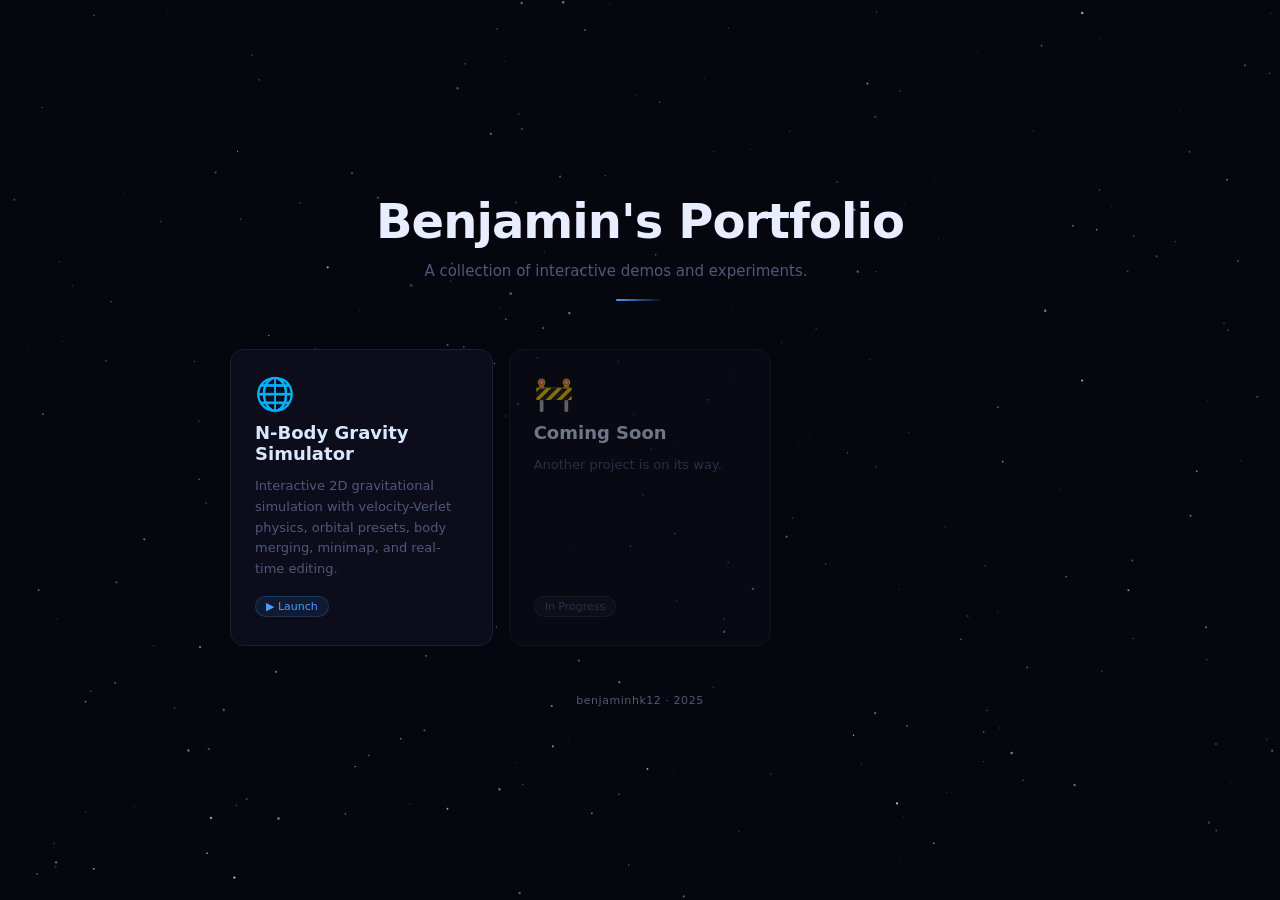
==== commit bfddba44: "Restructure: move simulator to simulator.html, add portfolio landing page - simulator.html: the N-Bo" ====
--- a/index.html
+++ b/index.html
@@ -3,7 +3,7 @@
 <head>
 <meta charset="UTF-8">
 <meta name="viewport" content="width=device-width, initial-scale=1.0">
-<title>N-Body Gravity Simulator</title>
+<title>Portfolio</title>
 <style>
   :root {
     --bg:     #06060f;
@@ -12,1097 +12,135 @@
     --accent: #4a9eff;
     --text:   #c0cce0;
     --dim:    #50587a;
-    --danger: #ff4a6a;
   }
   * { box-sizing: border-box; margin: 0; padding: 0; }
   body {
     background: var(--bg);
     color: var(--text);
     font-family: 'Segoe UI', system-ui, sans-serif;
-    font-size: 13px;
+    min-height: 100vh;
     display: flex;
     flex-direction: column;
-    height: 100vh;
+    align-items: center;
+    justify-content: center;
     overflow: hidden;
-    user-select: none;
+    position: relative;
   }
-
-  /* ── Toolbar ── */
-  #toolbar {
-    background: var(--panel);
-    border-bottom: 1px solid var(--border);
-    padding: 7px 12px;
-    display: flex;
-    align-items: center;
-    gap: 6px;
-    flex-shrink: 0;
-    flex-wrap: wrap;
+  #stars { position: fixed; inset: 0; pointer-events: none; z-index: 0; }
+  .container {
+    position: relative; z-index: 1;
+    display: flex; flex-direction: column; align-items: center;
+    gap: 48px; padding: 40px 20px; width: 100%; max-width: 860px;
   }
-  .sep { width: 1px; height: 20px; background: var(--border); margin: 0 3px; flex-shrink: 0; }
-  .tlbl { font-size: 11px; color: var(--dim); white-space: nowrap; }
-  button {
+  header { text-align: center; }
+  header h1 {
+    font-size: clamp(28px, 5vw, 48px); font-weight: 700;
+    letter-spacing: -0.02em; color: #e8eeff; margin-bottom: 10px;
+  }
+  header p { font-size: 15px; color: var(--dim); max-width: 480px; line-height: 1.6; }
+  .accent-line {
+    width: 48px; height: 2px;
+    background: linear-gradient(90deg, var(--accent), transparent);
+    border-radius: 2px; margin: 16px auto 0;
+  }
+  .grid {
+    display: grid;
+    grid-template-columns: repeat(auto-fill, minmax(260px, 1fr));
+    gap: 16px; width: 100%;
+  }
+  .card {
+    background: var(--panel); border: 1px solid var(--border);
+    border-radius: 14px; padding: 28px 24px;
+    cursor: pointer; text-decoration: none; color: inherit;
+    display: flex; flex-direction: column; gap: 12px;
+    transition: border-color .18s, transform .18s, box-shadow .18s;
+    position: relative; overflow: hidden;
+  }
+  .card::before {
+    content: ''; position: absolute; inset: 0;
+    background: radial-gradient(ellipse at top left, rgba(74,158,255,0.06), transparent 70%);
+    opacity: 0; transition: opacity .18s;
+  }
+  .card:hover { border-color: var(--accent); transform: translateY(-3px); box-shadow: 0 8px 32px rgba(74,158,255,0.12); }
+  .card:hover::before { opacity: 1; }
+  .card-icon  { font-size: 32px; line-height: 1; }
+  .card-title { font-size: 18px; font-weight: 600; color: #d8e8ff; }
+  .card-desc  { font-size: 13px; color: var(--dim); line-height: 1.6; flex: 1; }
+  .card-tag {
     display: inline-flex; align-items: center; gap: 5px;
-    background: #10102a; color: var(--text);
-    border: 1px solid var(--border);
-    border-radius: 6px; padding: 5px 11px;
-    font-size: 12px; cursor: pointer;
-    transition: all .12s; white-space: nowrap;
-    font-family: inherit;
+    font-size: 11px; color: var(--accent);
+    background: rgba(74,158,255,0.1); border: 1px solid rgba(74,158,255,0.2);
+    border-radius: 20px; padding: 3px 10px; align-self: flex-start; margin-top: 4px;
   }
-  button:hover { background: #1a1a40; border-color: var(--accent); color: #90c0ff; }
-  button.primary { background: #0e2856; border-color: var(--accent); color: var(--accent); font-weight: 600; }
-  button.primary:hover { background: #162e70; }
-  button.danger  { border-color: #3a1020; color: #ff8090; }
-  button.danger:hover { background: #3a1020; border-color: var(--danger); color: var(--danger); }
-  input[type="range"] { accent-color: var(--accent); width: 72px; cursor: pointer; }
-  select {
-    background: #10102a; color: var(--text);
-    border: 1px solid var(--border);
-    border-radius: 6px; padding: 5px 8px;
-    font-size: 12px; cursor: pointer; font-family: inherit;
-  }
-  select:hover { border-color: var(--accent); }
-  label.cb { display: flex; align-items: center; gap: 5px; cursor: pointer; font-size: 12px; }
-
-  /* ── Layout ── */
-  #main { display: flex; flex: 1; overflow: hidden; }
-  #canvas-wrap { flex: 1; position: relative; overflow: hidden; }
-  canvas { display: block; width: 100%; height: 100%; cursor: crosshair; }
-  canvas.grab    { cursor: grab; }
-  canvas.grabbing{ cursor: grabbing; }
-
-  #hint {
-    position: absolute; bottom: 14px; left: 50%; transform: translateX(-50%);
-    background: rgba(6,6,15,.88); border: 1px solid var(--border);
-    border-radius: 20px; padding: 5px 16px; font-size: 11px; color: var(--dim);
-    pointer-events: none; white-space: nowrap; transition: opacity .3s;
-  }
-
-  /* ── Sidebar ── */
-  #sidebar {
-    width: 234px; min-width: 234px;
-    background: var(--panel); border-left: 1px solid var(--border);
-    display: flex; flex-direction: column; overflow: hidden;
-  }
-  .sec-head {
-    padding: 8px 12px; font-size: 10px;
-    text-transform: uppercase; letter-spacing: .1em;
-    color: var(--dim); font-weight: 700;
-    border-bottom: 1px solid var(--border);
-    display: flex; align-items: center; justify-content: space-between;
-    flex-shrink: 0;
-  }
-  #body-list { flex: 1; overflow-y: auto; padding: 2px 0; min-height: 60px; }
-  #body-list::-webkit-scrollbar { width: 3px; }
-  #body-list::-webkit-scrollbar-thumb { background: var(--border); border-radius: 2px; }
-
-  .brow {
-    display: flex; align-items: center; gap: 7px;
-    padding: 5px 10px; cursor: pointer;
-    transition: background .1s; border-radius: 4px; margin: 1px 4px;
-  }
-  .brow:hover { background: rgba(255,255,255,.05); }
-  .brow.sel   { background: rgba(74,158,255,.12); }
-  .bdot  { width: 9px; height: 9px; border-radius: 50%; flex-shrink: 0; }
-  .bname { flex: 1; font-size: 12px; overflow: hidden; text-overflow: ellipsis; white-space: nowrap; }
-  .bmass { font-size: 11px; color: var(--dim); flex-shrink: 0; }
-  .bdel  {
-    background: none; border: none; color: var(--dim);
-    cursor: pointer; padding: 0 3px; font-size: 15px; line-height: 1;
-    opacity: 0; transition: opacity .1s; border-radius: 3px;
-  }
-  .brow:hover .bdel { opacity: .6; }
-  .bdel:hover { opacity: 1 !important; color: var(--danger) !important; background: rgba(255,74,106,.15) !important; }
-
-  /* ── Editor ── */
-  #editor { border-top: 1px solid var(--border); padding: 11px 12px; flex-shrink: 0; }
-  .etitle { font-size: 10px; text-transform: uppercase; letter-spacing: .1em; color: var(--dim); font-weight: 700; margin-bottom: 9px; }
-  .field  { display: flex; align-items: center; gap: 6px; margin-bottom: 6px; }
-  .flbl   { width: 44px; font-size: 11px; color: var(--dim); flex-shrink: 0; }
-  .field input[type="number"] {
-    flex: 1; background: #08081a; border: 1px solid var(--border);
-    border-radius: 4px; color: var(--text); padding: 4px 7px;
-    font-size: 12px; font-family: 'Consolas', monospace; min-width: 0;
-  }
-  .field input[type="number"]:focus { outline: none; border-color: var(--accent); box-shadow: 0 0 0 2px rgba(74,158,255,.15); }
-  .field input[type="color"] {
-    width: 34px; height: 24px; border: 1px solid var(--border);
-    border-radius: 4px; background: none; cursor: pointer; padding: 2px;
-  }
-  .no-sel { color: var(--dim); font-size: 12px; text-align: center; padding: 14px 0; line-height: 1.8; }
-  #del-body { width: 100%; justify-content: center; margin-top: 8px; }
-
-  /* ── Stats bar ── */
-  #stats {
-    border-top: 1px solid var(--border);
-    padding: 5px 12px; display: flex; gap: 14px; flex-wrap: wrap; flex-shrink: 0;
-  }
-  .stat { font-size: 10px; color: var(--dim); }
-  .stat b { color: var(--text); font-family: monospace; font-weight: normal; }
+  .card.soon { opacity: 0.5; cursor: default; pointer-events: none; }
+  .card.soon:hover { transform: none; box-shadow: none; border-color: var(--border); }
+  .card-tag.soon-tag { color: var(--dim); background: rgba(80,88,122,0.15); border-color: rgba(80,88,122,0.3); }
+  footer { font-size: 11px; color: var(--dim); letter-spacing: 0.05em; }
 </style>
 </head>
 <body>
+<canvas id="stars"></canvas>
+<div class="container">
+  <header>
+    <h1>Benjamin's Portfolio</h1>
+    <p>A collection of interactive demos and experiments.</p>
+    <div class="accent-line"></div>
+  </header>
 
-<div id="toolbar">
-  <button id="btn-play" class="primary" onclick="toggleSim()">&#9654; Play</button>
-  <div class="sep"></div>
-  <button onclick="resetSim()" title="Stop and clear trails">&#8635; Reset</button>
-  <button class="danger" onclick="clearAll()" title="Remove all bodies">&#8855; Clear</button>
-  <div class="sep"></div>
-  <span class="tlbl">Speed</span>
-  <input type="range" id="speed-sl" min="1" max="10" value="1" oninput="onSpeed(+this.value)">
-  <span class="tlbl" id="speed-lbl">1&times;</span>
-  <div class="sep"></div>
-  <label class="cb">
-    <input type="checkbox" id="merge-cb" checked style="accent-color:var(--accent)" onchange="mergeEnabled=this.checked">
-    Merge on collision
-  </label>
-  <div class="sep"></div>
-  <span class="tlbl">Preset:</span>
-  <select onchange="loadPreset(this.value); this.value=''">
-    <option value="">&#8212; choose &#8212;</option>
-    <option value="binary">Binary Stars</option>
-    <option value="threebody">Equilateral 3-Body</option>
-    <option value="figure8">Figure-8 Orbit</option>
-    <option value="solar">Solar System</option>
-    <option value="chaos">Chaos (8 Bodies)</option>
-    <option value="earthmoon">Sun, Earth &amp; Moon</option>
-  </select>
-</div>
+  <div class="grid">
+    <a class="card" href="simulator.html">
+      <div class="card-icon">&#127760;</div>
+      <div class="card-title">N-Body Gravity Simulator</div>
+      <div class="card-desc">
+        Interactive 2D gravitational simulation with velocity-Verlet physics,
+        orbital presets, body merging, minimap, and real-time editing.
+      </div>
+      <span class="card-tag">&#9654; Launch</span>
+    </a>
 
-<div id="main">
-  <div id="canvas-wrap">
-    <canvas id="canvas"></canvas>
-    <div id="hint">Click to place &middot; Drag to set velocity &middot; Right-drag to pan &middot; Scroll to zoom &middot; Middle-click to fit</div>
+    <div class="card soon">
+      <div class="card-icon">&#128679;</div>
+      <div class="card-title">Coming Soon</div>
+      <div class="card-desc">Another project is on its way.</div>
+      <span class="card-tag soon-tag">In Progress</span>
+    </div>
   </div>
 
-  <div id="sidebar">
-    <div class="sec-head">Bodies <span id="body-count">0</span></div>
-    <div id="body-list"></div>
-
-    <div id="editor">
-      <div class="etitle">Properties</div>
-      <div id="econtent"><div class="no-sel">Click a body to edit</div></div>
-    </div>
-
-    <div id="stats">
-      <div class="stat">n=<b id="s-n">0</b></div>
-      <div class="stat">t=<b id="s-t">0</b></div>
-      <div class="stat">KE=<b id="s-ke">0</b></div>
-    </div>
-  </div>
+  <footer>benjaminhk12 &middot; 2025</footer>
 </div>
 
 <script>
 'use strict';
-
-// ═══════════════════════════════════════════════════════════
-//  Constants
-// ═══════════════════════════════════════════════════════════
-const G         = 100;       // gravitational constant
-const SOFT2     = 10 * 10;   // softening² to prevent singularity
-const TRAIL_MAX = 500;       // max trail points per body
-const DT        = 0.05;      // physics timestep per substep
-const BASE_SUBS = 5;         // substeps per frame at speed ×1
-const VEL_SCALE = 0.10;      // pixel-drag → velocity unit
-
-const PALETTE = [
-  '#ff6b6b','#ffd93d','#6bcb77','#4d96ff',
-  '#ff9f40','#c56bff','#40e0d0','#ff6bcd','#f0f0f0','#ff922b'
-];
-let _pIdx = 0;
-const nextColor = () => PALETTE[_pIdx++ % PALETTE.length];
-
-// ═══════════════════════════════════════════════════════════
-//  Body
-// ═══════════════════════════════════════════════════════════
-class Body {
-  constructor(x, y, vx = 0, vy = 0, mass = 100) {
-    this.id    = ++Body._uid;
-    this.x = x;  this.y = y;
-    this.vx = vx; this.vy = vy;
-    this.mass  = mass;
-    this.color = nextColor();
-    this.label = 'Body ' + this.id;  // user-editable name
-    this.trail = [];
-    this.ax = 0; this.ay = 0;
-  }
-  get radius() { return Math.max(4, Math.cbrt(this.mass) * 1.8); }
-  get name()   { return this.label; }
-}
-Body._uid = 0;
-
-// ═══════════════════════════════════════════════════════════
-//  Simulation state
-// ═══════════════════════════════════════════════════════════
-let bodies       = [];
-let running      = false;
-let mergeEnabled = true;
-let substepCount = BASE_SUBS;
-let selected     = null;
-let rafId        = null;
-let simTime      = 0;
-let trailTick    = 0;
-let stars        = [];
-let drag         = null; // { type:'new'|'body', body?, sx, sy, cx, cy }
-let panDrag      = null; // { sx, sy, startPanX, startPanY, moved }
-let camera       = { panX: 0, panY: 0, zoom: 1 };
-
-// ═══════════════════════════════════════════════════════════
-//  Canvas setup
-// ═══════════════════════════════════════════════════════════
-const canvas = document.getElementById('canvas');
+const canvas = document.getElementById('stars');
 const ctx    = canvas.getContext('2d');
-
-function resize() {
-  canvas.width  = canvas.parentElement.clientWidth;
-  canvas.height = canvas.parentElement.clientHeight;
-  buildStars();
-  if (!running) render();
-}
-new ResizeObserver(resize).observe(canvas.parentElement);
+let stars    = [];
 
 function buildStars() {
+  canvas.width  = window.innerWidth;
+  canvas.height = window.innerHeight;
   stars = [];
   const n = Math.ceil(canvas.width * canvas.height / 4000);
   for (let i = 0; i < n; i++)
     stars.push({ x: Math.random()*canvas.width, y: Math.random()*canvas.height,
-                 r: Math.random()*1.0+0.3, a: Math.random()*0.55+0.2 });
+                 r: Math.random()*1.0+0.3, a: Math.random()*0.55+0.2, tw: Math.random()*Math.PI*2 });
+  requestAnimationFrame(drawStars);
 }
 
-// ═══════════════════════════════════════════════════════════
-//  Physics  (Velocity Verlet — 2nd-order symplectic)
-// ═══════════════════════════════════════════════════════════
-function computeAccels() {
-  for (const b of bodies) { b.ax = 0; b.ay = 0; }
-  for (let i = 0; i < bodies.length; i++) {
-    for (let j = i + 1; j < bodies.length; j++) {
-      const dx = bodies[j].x - bodies[i].x;
-      const dy = bodies[j].y - bodies[i].y;
-      const d2 = dx*dx + dy*dy + SOFT2;
-      const d  = Math.sqrt(d2);
-      const f  = G / d2;
-      const ux = dx/d, uy = dy/d;
-      bodies[i].ax += f * ux * bodies[j].mass;
-      bodies[i].ay += f * uy * bodies[j].mass;
-      bodies[j].ax -= f * ux * bodies[i].mass;
-      bodies[j].ay -= f * uy * bodies[i].mass;
-    }
-  }
-}
-
-function physicsStep(dt) {
-  // Step 1: update positions using current v and a
-  const hdt2 = 0.5 * dt * dt;
-  for (const b of bodies) {
-    b.x += b.vx * dt + b.ax * hdt2;
-    b.y += b.vy * dt + b.ay * hdt2;
-  }
-  // Step 2: save old accelerations, compute new ones
-  const axOld = bodies.map(b => b.ax);
-  const ayOld = bodies.map(b => b.ay);
-  computeAccels();
-  // Step 3: update velocities with average acceleration
-  for (let i = 0; i < bodies.length; i++) {
-    bodies[i].vx += 0.5 * (axOld[i] + bodies[i].ax) * dt;
-    bodies[i].vy += 0.5 * (ayOld[i] + bodies[i].ay) * dt;
-  }
-}
-
-function recordTrail() {
-  for (const b of bodies) {
-    b.trail.push({ x: b.x, y: b.y });
-    if (b.trail.length > TRAIL_MAX) b.trail.shift();
-  }
-}
-
-function doMerges() {
-  let changed = true;
-  while (changed) {
-    changed = false;
-    outer:
-    for (let i = 0; i < bodies.length; i++) {
-      for (let j = i + 1; j < bodies.length; j++) {
-        const dx   = bodies[j].x - bodies[i].x;
-        const dy   = bodies[j].y - bodies[i].y;
-        const rSum = bodies[i].radius + bodies[j].radius;
-        if (dx*dx + dy*dy < rSum * rSum * 0.5) {
-          const a = bodies[i], b = bodies[j];
-          const m = a.mass + b.mass;
-          // Bigger body absorbs smaller
-          const big = a.mass >= b.mass ? a : b;
-          const sml = big === a ? b : a;
-          big.x  = (a.x*a.mass + b.x*b.mass) / m;
-          big.y  = (a.y*a.mass + b.y*b.mass) / m;
-          big.vx = (a.vx*a.mass + b.vx*b.mass) / m;
-          big.vy = (a.vy*a.mass + b.vy*b.mass) / m;
-          big.mass = m;
-          bodies.splice(bodies.indexOf(sml), 1);
-          if (selected === sml) { selected = null; updateEditor(); }
-          updateBodyList();
-          changed = true;
-          break outer;
-        }
-      }
-    }
-  }
-}
-
-// ═══════════════════════════════════════════════════════════
-//  Simulation loop
-// ═══════════════════════════════════════════════════════════
-function loop() {
-  if (!running) return;
-  for (let i = 0; i < substepCount; i++) {
-    physicsStep(DT);
-    trailTick++;
-    if (trailTick % 2 === 0) recordTrail();
-  }
-  if (mergeEnabled) doMerges();
-  simTime += DT * substepCount;
-  render();
-  updateEditorLive();
-  updateStats();
-  rafId = requestAnimationFrame(loop);
-}
-
-function startSim() {
-  if (running) return;
-  running = true;
-  computeAccels();
-  updatePlayBtn();
-  rafId = requestAnimationFrame(loop);
-}
-
-function pauseSim() {
-  running = false;
-  if (rafId) { cancelAnimationFrame(rafId); rafId = null; }
-  updatePlayBtn();
-}
-
-function toggleSim() { running ? pauseSim() : startSim(); }
-
-// ═══════════════════════════════════════════════════════════
-//  Rendering
-// ═══════════════════════════════════════════════════════════
-function render() {
-  const W = canvas.width, H = canvas.height;
-
-  // Background (screen space)
-  ctx.setTransform(1, 0, 0, 1, 0, 0);
-  ctx.fillStyle = '#06060f';
-  ctx.fillRect(0, 0, W, H);
-
-  // Stars (fixed to screen — no camera transform)
-  ctx.save();
+function drawStars(t) {
+  ctx.clearRect(0, 0, canvas.width, canvas.height);
   for (const s of stars) {
-    ctx.globalAlpha = s.a;
-    ctx.fillStyle   = '#ffffff';
+    ctx.globalAlpha = s.a * (0.7 + 0.3 * Math.sin(s.tw + t * 0.0008));
+    ctx.fillStyle = '#ffffff';
     ctx.beginPath();
     ctx.arc(s.x, s.y, s.r, 0, Math.PI * 2);
     ctx.fill();
   }
-  ctx.restore();
-
-  // World-space objects — apply camera transform
-  ctx.setTransform(camera.zoom, 0, 0, camera.zoom, camera.panX, camera.panY);
-
-  // Trails
-  ctx.save();
-  ctx.lineJoin = 'round';
-  ctx.lineCap  = 'round';
-  for (const b of bodies) renderTrail(b);
-  ctx.restore();
-
-  // Bodies
-  for (const b of bodies) renderBody(b);
-
-  // Velocity arrow while dragging to place new body
-  if (drag && drag.type === 'new') renderArrow();
-
-  // Restore to screen space
-  ctx.setTransform(1, 0, 0, 1, 0, 0);
-
-  // Minimap (screen space)
-  renderMinimap();
+  ctx.globalAlpha = 1;
+  requestAnimationFrame(drawStars);
 }
 
-function renderTrail(b) {
-  const t = b.trail;
-  if (t.length < 2) return;
-  // Downsample for performance; keep at most 180 drawn segments
-  const step = Math.max(1, Math.floor(t.length / 180));
-  for (let i = step; i < t.length; i += step) {
-    const frac = i / t.length;
-    ctx.globalAlpha = frac * 0.88;
-    ctx.strokeStyle = b.color;
-    ctx.lineWidth   = Math.max(0.4, frac * b.radius * 0.5);
-    ctx.beginPath();
-    ctx.moveTo(t[i - step].x, t[i - step].y);
-    ctx.lineTo(t[i].x, t[i].y);
-    ctx.stroke();
-  }
-}
-
-function renderBody(b) {
-  const r = b.radius;
-
-  // Outer glow
-  const glow = ctx.createRadialGradient(b.x, b.y, r * 0.5, b.x, b.y, r * 4);
-  glow.addColorStop(0, hex2rgba(b.color, 0.35));
-  glow.addColorStop(1, hex2rgba(b.color, 0));
-  ctx.fillStyle = glow;
-  ctx.beginPath();
-  ctx.arc(b.x, b.y, r * 4, 0, Math.PI * 2);
-  ctx.fill();
-
-  // Sphere with highlight
-  const sphere = ctx.createRadialGradient(b.x - r * 0.25, b.y - r * 0.3, 0, b.x, b.y, r);
-  sphere.addColorStop(0,   '#ffffff');
-  sphere.addColorStop(0.3, b.color);
-  sphere.addColorStop(1,   darken(b.color, 0.45));
-  ctx.fillStyle = sphere;
-  ctx.beginPath();
-  ctx.arc(b.x, b.y, r, 0, Math.PI * 2);
-  ctx.fill();
-
-  // Selection ring
-  if (b === selected) {
-    ctx.save();
-    ctx.globalAlpha = 0.8;
-    ctx.strokeStyle = '#ffffff';
-    ctx.lineWidth   = 1.5;
-    ctx.setLineDash([5, 3]);
-    ctx.beginPath();
-    ctx.arc(b.x, b.y, r + 7, 0, Math.PI * 2);
-    ctx.stroke();
-    ctx.setLineDash([]);
-    ctx.restore();
-  }
-
-  // Name label above the body
-  if (b.label) {
-    ctx.save();
-    ctx.font         = '11px "Segoe UI", system-ui, sans-serif';
-    ctx.textAlign    = 'center';
-    ctx.textBaseline = 'bottom';
-    const labelY = b.y - r - 8;
-    // Shadow for readability over any background
-    ctx.globalAlpha  = 0.65;
-    ctx.fillStyle    = '#000000';
-    ctx.fillText(b.label, b.x + 1, labelY + 1);
-    // Coloured text
-    ctx.globalAlpha  = 0.92;
-    ctx.fillStyle    = b.color;
-    ctx.fillText(b.label, b.x, labelY);
-    ctx.restore();
-  }
-}
-
-function renderArrow() {
-  const { sx, sy, cx, cy } = drag;
-  const dx = cx - sx, dy = cy - sy;
-  const len = Math.hypot(dx, dy);
-  if (len < 5) return;
-
-  ctx.save();
-  ctx.globalAlpha = 0.85;
-  ctx.strokeStyle = '#90c0ff';
-  ctx.fillStyle   = '#90c0ff';
-  ctx.lineWidth   = 1.5;
-  ctx.setLineDash([6, 4]);
-  ctx.beginPath();
-  ctx.moveTo(sx, sy);
-  ctx.lineTo(cx, cy);
-  ctx.stroke();
-  ctx.setLineDash([]);
-
-  // Arrowhead
-  const ang = Math.atan2(dy, dx);
-  const hs  = 11;
-  ctx.beginPath();
-  ctx.moveTo(cx, cy);
-  ctx.lineTo(cx - hs * Math.cos(ang - 0.42), cy - hs * Math.sin(ang - 0.42));
-  ctx.lineTo(cx - hs * Math.cos(ang + 0.42), cy - hs * Math.sin(ang + 0.42));
-  ctx.closePath();
-  ctx.fill();
-
-  // Velocity label
-  ctx.globalAlpha = 0.75;
-  ctx.fillStyle   = '#c0d8ff';
-  ctx.font        = '11px monospace';
-  ctx.fillText('v = ' + (len * VEL_SCALE).toFixed(2), cx + 10, cy - 8);
-  ctx.restore();
-}
-
-// ═══════════════════════════════════════════════════════════
-//  Color helpers
-// ═══════════════════════════════════════════════════════════
-function hex2rgba(hex, a) {
-  const n = parseInt(hex.replace('#', ''), 16);
-  return 'rgba(' + (n>>16) + ',' + ((n>>8)&0xff) + ',' + (n&0xff) + ',' + a + ')';
-}
-function darken(hex, f) {
-  const n = parseInt(hex.replace('#', ''), 16);
-  const r = Math.round(((n>>16)      ) * f);
-  const g = Math.round(((n>>8 )&0xff ) * f);
-  const b = Math.round(((n    )&0xff ) * f);
-  return '#' + ((r << 16) | (g << 8) | b).toString(16).padStart(6, '0');
-}
-
-// ═══════════════════════════════════════════════════════════
-//  Minimap
-// ═══════════════════════════════════════════════════════════
-const MM = { w: 168, h: 116, margin: 12, pad: 8, radius: 7 };
-let mmState = null; // cached each frame for click hit-testing
-
-function mmRoundRect(x, y, w, h, r) {
-  ctx.beginPath();
-  ctx.moveTo(x + r, y);
-  ctx.lineTo(x + w - r, y);  ctx.arcTo(x + w, y,     x + w, y + r,     r);
-  ctx.lineTo(x + w, y + h - r); ctx.arcTo(x + w, y + h, x + w - r, y + h, r);
-  ctx.lineTo(x + r, y + h);  ctx.arcTo(x,     y + h, x,     y + h - r, r);
-  ctx.lineTo(x, y + r);      ctx.arcTo(x,     y,     x + r, y,         r);
-  ctx.closePath();
-}
-
-function renderMinimap() {
-  const W = canvas.width, H = canvas.height;
-  const mx = W - MM.w - MM.margin;
-  const my = H - MM.h - MM.margin;
-
-  // World bounds: union of all body positions and current viewport
-  const vpL = (0 - camera.panX) / camera.zoom, vpR = (W - camera.panX) / camera.zoom;
-  const vpT = (0 - camera.panY) / camera.zoom, vpB = (H - camera.panY) / camera.zoom;
-
-  let wL = vpL, wR = vpR, wT = vpT, wB = vpB;
-  for (const b of bodies) {
-    wL = Math.min(wL, b.x); wR = Math.max(wR, b.x);
-    wT = Math.min(wT, b.y); wB = Math.max(wB, b.y);
-  }
-  const ex = (wR - wL) * 0.06, ey = (wB - wT) * 0.06;
-  wL -= ex; wR += ex; wT -= ey; wB += ey;
-
-  const rangeX = wR - wL || 1, rangeY = wB - wT || 1;
-  const innerW = MM.w - MM.pad * 2, innerH = MM.h - MM.pad * 2;
-  const scl    = Math.min(innerW / rangeX, innerH / rangeY);
-
-  const wCX = (wL + wR) / 2, wCY = (wT + wB) / 2;
-  const ocx  = mx + MM.w / 2,  ocy = my + MM.h / 2;
-
-  const toSX = wx => ocx + (wx - wCX) * scl;
-  const toSY = wy => ocy + (wy - wCY) * scl;
-
-  mmState = { mx, my, wCX, wCY, scl, ocx, ocy };
-
-  ctx.save();
-
-  // Background panel
-  ctx.fillStyle   = 'rgba(4,4,18,0.88)';
-  ctx.strokeStyle = '#252742';
-  ctx.lineWidth   = 1;
-  mmRoundRect(mx, my, MM.w, MM.h, MM.radius);
-  ctx.fill();
-  ctx.stroke();
-
-  // Clip content to panel interior
-  mmRoundRect(mx + 1, my + 1, MM.w - 2, MM.h - 2, MM.radius - 1);
-  ctx.clip();
-
-  // Viewport rectangle
-  const vx1 = toSX(vpL), vy1 = toSY(vpT);
-  const vx2 = toSX(vpR), vy2 = toSY(vpB);
-  ctx.fillStyle   = 'rgba(74,158,255,0.07)';
-  ctx.strokeStyle = 'rgba(74,158,255,0.6)';
-  ctx.lineWidth   = 1;
-  ctx.fillRect(vx1, vy1, vx2 - vx1, vy2 - vy1);
-  ctx.strokeRect(vx1, vy1, vx2 - vx1, vy2 - vy1);
-
-  // Bodies
-  for (const b of bodies) {
-    const bx = toSX(b.x), by = toSY(b.y);
-    const r  = Math.max(1.5, Math.min(b.radius * scl * 0.9, 5));
-    // Subtle glow
-    ctx.globalAlpha = 0.3;
-    ctx.fillStyle   = b.color;
-    ctx.beginPath();
-    ctx.arc(bx, by, r * 2.5, 0, Math.PI * 2);
-    ctx.fill();
-    // Solid dot
-    ctx.globalAlpha = 0.95;
-    ctx.fillStyle   = b.color;
-    ctx.beginPath();
-    ctx.arc(bx, by, r, 0, Math.PI * 2);
-    ctx.fill();
-  }
-
-  // "MINIMAP" label
-  ctx.globalAlpha  = 0.32;
-  ctx.fillStyle    = '#c0cce0';
-  ctx.font         = '8px "Segoe UI", system-ui, sans-serif';
-  ctx.textAlign    = 'left';
-  ctx.textBaseline = 'top';
-  ctx.fillText('MINIMAP', mx + 6, my + 4);
-
-  ctx.restore();
-}
-
-
-function canvasXY(e) {
-  const r = canvas.getBoundingClientRect();
-  const sx = (e.clientX - r.left) * (canvas.width  / r.width);
-  const sy = (e.clientY - r.top)  * (canvas.height / r.height);
-  return {
-    x: (sx - camera.panX) / camera.zoom,
-    y: (sy - camera.panY) / camera.zoom
-  };
-}
-
-function screenCoords(e) {
-  const r = canvas.getBoundingClientRect();
-  return {
-    sx: (e.clientX - r.left) * (canvas.width  / r.width),
-    sy: (e.clientY - r.top)  * (canvas.height / r.height)
-  };
-}
-
-function bodyAt(x, y) {
-  for (let i = bodies.length - 1; i >= 0; i--) {
-    const b  = bodies[i];
-    const dx = x - b.x, dy = y - b.y;
-    if (dx*dx + dy*dy <= (b.radius + 6) ** 2) return b;
-  }
-  return null;
-}
-
-canvas.addEventListener('mousedown', e => {
-  if (e.button === 1) {   // middle click → fit all
-    e.preventDefault();
-    fitAll();
-    return;
-  }
-  if (e.button === 2) {   // right click → start pan
-    const { sx, sy } = screenCoords(e);
-    panDrag = { sx, sy, startPanX: camera.panX, startPanY: camera.panY, moved: false };
-    canvas.classList.add('grabbing');
-    e.preventDefault();
-    return;
-  }
-  if (e.button !== 0) return;
-  // Minimap click → pan camera to that world position
-  const { sx, sy } = screenCoords(e);
-  if (mmState && sx >= mmState.mx && sx <= mmState.mx + MM.w &&
-                 sy >= mmState.my && sy <= mmState.my + MM.h) {
-    const wx = mmState.wCX + (sx - mmState.ocx) / mmState.scl;
-    const wy = mmState.wCY + (sy - mmState.ocy) / mmState.scl;
-    camera.panX = canvas.width  / 2 - wx * camera.zoom;
-    camera.panY = canvas.height / 2 - wy * camera.zoom;
-    if (!running) render();
-    return;
-  }
-  const { x, y } = canvasXY(e);
-  const hit = bodyAt(x, y);
-  if (hit) {
-    selectBody(hit);
-    if (!running) {
-      drag = { type: 'body', body: hit, sx: x, sy: y, cx: x, cy: y };
-      canvas.classList.add('grabbing');
-    }
-  } else {
-    selectBody(null);
-    drag = { type: 'new', sx: x, sy: y, cx: x, cy: y };
-  }
-});
-
-canvas.addEventListener('mousemove', e => {
-  if (panDrag) {
-    const { sx, sy } = screenCoords(e);
-    const dx = sx - panDrag.sx, dy = sy - panDrag.sy;
-    if (Math.hypot(dx, dy) > 3) panDrag.moved = true;
-    camera.panX = panDrag.startPanX + dx;
-    camera.panY = panDrag.startPanY + dy;
-    if (!running) render();
-    return;
-  }
-  if (!drag) return;
-  const { x, y } = canvasXY(e);
-  drag.cx = x; drag.cy = y;
-  if (drag.type === 'body') {
-    drag.body.x = x;
-    drag.body.y = y;
-    drag.body.trail = [];
-    updateEditorLive();
-  }
-  if (!running) render();
-});
-
-canvas.addEventListener('mouseup', e => {
-  if (e.button === 2) {
-    if (panDrag && !panDrag.moved) {
-      const { x, y } = canvasXY(e);
-      const b = bodyAt(x, y);
-      if (b) deleteBody(b);
-    }
-    panDrag = null;
-    canvas.classList.remove('grabbing');
-    return;
-  }
-  if (!drag) return;
-  const { x, y } = canvasXY(e);
-  if (drag.type === 'new') {
-    const dx  = x - drag.sx, dy = y - drag.sy;
-    const b   = new Body(drag.sx, drag.sy, dx * VEL_SCALE, dy * VEL_SCALE, 100);
-    bodies.push(b);
-    selectBody(b);
-    updateBodyList();
-    if (!running) render();
-  }
-  drag = null;
-  canvas.classList.remove('grabbing');
-});
-
-canvas.addEventListener('contextmenu', e => e.preventDefault());
-
-canvas.addEventListener('wheel', e => {
-  e.preventDefault();
-  const { sx, sy } = screenCoords(e);
-  const factor = e.deltaY < 0 ? 1.12 : 1 / 1.12;
-  const wx = (sx - camera.panX) / camera.zoom;
-  const wy = (sy - camera.panY) / camera.zoom;
-  camera.zoom = Math.max(0.02, Math.min(100, camera.zoom * factor));
-  camera.panX = sx - wx * camera.zoom;
-  camera.panY = sy - wy * camera.zoom;
-  if (!running) render();
-}, { passive: false });
-
-canvas.addEventListener('mouseleave', () => {
-  if (drag && drag.type === 'new') { drag = null; if (!running) render(); }
-  if (panDrag) panDrag = null;
-  canvas.classList.remove('grabbing');
-});
-
-// ═══════════════════════════════════════════════════════════
-//  Body management
-// ═══════════════════════════════════════════════════════════
-function deleteBody(b) {
-  const i = bodies.indexOf(b);
-  if (i >= 0) bodies.splice(i, 1);
-  if (selected === b) { selected = null; updateEditor(); }
-  updateBodyList();
-  if (!running) render();
-}
-
-function selectBody(b) {
-  selected = b;
-  updateBodyList();
-  updateEditor();
-}
-
-function clearAll() {
-  pauseSim();
-  bodies = []; selected = null; simTime = 0; trailTick = 0;
-  camera.panX = 0; camera.panY = 0; camera.zoom = 1;
-  updateBodyList(); updateEditor(); updateStats(); render();
-}
-
-function resetSim() {
-  pauseSim();
-  simTime = 0; trailTick = 0;
-  for (const b of bodies) b.trail = [];
-  updateStats(); render();
-}
-
-// ═══════════════════════════════════════════════════════════
-//  UI updates
-// ═══════════════════════════════════════════════════════════
-function updatePlayBtn() {
-  const btn = document.getElementById('btn-play');
-  btn.innerHTML = running ? '&#9646;&#9646; Pause' : '&#9654; Play';
-}
-
-function onSpeed(v) {
-  substepCount = BASE_SUBS * v;
-  document.getElementById('speed-lbl').textContent = v + '\u00d7';
-}
-
-function updateBodyList() {
-  const list = document.getElementById('body-list');
-  document.getElementById('body-count').textContent = bodies.length;
-  document.getElementById('s-n').textContent        = bodies.length;
-  list.innerHTML = '';
-  for (const b of bodies) {
-    const row = document.createElement('div');
-    row.className = 'brow' + (b === selected ? ' sel' : '');
-    row.innerHTML =
-      '<div class="bdot" style="background:' + b.color + '"></div>' +
-      '<div class="bname">' + b.name + '</div>' +
-      '<div class="bmass">' + fmtMass(b.mass) + '</div>' +
-      '<button class="bdel" onclick="event.stopPropagation();deleteBodyById(' + b.id + ')">&#215;</button>';
-    row.addEventListener('click', () => selectBody(b));
-    list.appendChild(row);
-  }
-}
-
-function deleteBodyById(id) {
-  const b = bodies.find(b => b.id === id);
-  if (b) deleteBody(b);
-}
-
-function fmtMass(m) {
-  if (m >= 1e6) return (m / 1e6).toFixed(1) + 'M';
-  if (m >= 1e3) return (m / 1e3).toFixed(1) + 'k';
-  return m.toFixed(0);
-}
-
-function updateEditor() {
-  const ec = document.getElementById('econtent');
-  if (!selected) {
-    ec.innerHTML = '<div class="no-sel">Click a body on canvas<br>or in the list to edit</div>';
-    return;
-  }
-  const b = selected;
-  ec.innerHTML =
-    '<div class="field">' +
-      '<div class="flbl">Name</div>' +
-      '<input type="text" id="f-name" value="' + b.label + '" maxlength="24" style="flex:1;background:#08081a;border:1px solid var(--border);border-radius:4px;color:var(--text);padding:4px 7px;font-size:12px;min-width:0;" oninput="selName(this.value)">' +
-    '</div>' +
-    '<div class="field">' +
-      '<div class="flbl">Color</div>' +
-      '<input type="color" value="' + b.color + '" onchange="selColor(this.value)">' +
-    '</div>'+
-    '<div class="field">' +
-      '<div class="flbl">Mass</div>' +
-      '<input type="number" id="f-mass" value="' + b.mass.toFixed(1) + '" min="1" max="9999999" step="10" oninput="selMass(+this.value)">' +
-    '</div>' +
-    '<div class="field">' +
-      '<div class="flbl">X</div>' +
-      '<input type="number" id="f-x" value="' + b.x.toFixed(1) + '" step="1" oninput="selXY(\'x\',+this.value)">' +
-    '</div>' +
-    '<div class="field">' +
-      '<div class="flbl">Y</div>' +
-      '<input type="number" id="f-y" value="' + b.y.toFixed(1) + '" step="1" oninput="selXY(\'y\',+this.value)">' +
-    '</div>' +
-    '<div class="field">' +
-      '<div class="flbl">Vel X</div>' +
-      '<input type="number" id="f-vx" value="' + b.vx.toFixed(3) + '" step="0.5" oninput="selV(\'x\',+this.value)">' +
-    '</div>' +
-    '<div class="field">' +
-      '<div class="flbl">Vel Y</div>' +
-      '<input type="number" id="f-vy" value="' + b.vy.toFixed(3) + '" step="0.5" oninput="selV(\'y\',+this.value)">' +
-    '</div>' +
-    '<button class="danger" id="del-body" onclick="deleteBody(selected)">&#8855; Delete Body</button>';
-}
-
-function updateEditorLive() {
-  if (!selected) return;
-  const b   = selected;
-  const fx  = document.getElementById('f-x');
-  const fy  = document.getElementById('f-y');
-  const fvx = document.getElementById('f-vx');
-  const fvy = document.getElementById('f-vy');
-  const fm  = document.getElementById('f-mass');
-  if (fx  && document.activeElement !== fx)  fx.value  = b.x.toFixed(1);
-  if (fy  && document.activeElement !== fy)  fy.value  = b.y.toFixed(1);
-  if (fvx && document.activeElement !== fvx) fvx.value = b.vx.toFixed(3);
-  if (fvy && document.activeElement !== fvy) fvy.value = b.vy.toFixed(3);
-  if (fm  && document.activeElement !== fm)  fm.value  = b.mass.toFixed(1);
-  // keep body list mass updated
-  updateBodyList();
-}
-
-function selName(v)  { if (selected) { selected.label = v; updateBodyList(); if (!running) render(); } }
-function selColor(v) { if (selected) { selected.color = v; updateBodyList(); if (!running) render(); } }
-function selMass(v)  { if (selected && v > 0) { selected.mass = v; if (!running) render(); } }
-function selXY(ax,v) { if (selected) { selected[ax] = v; if (!running) render(); } }
-function selV(ax,v)  { if (selected) selected['v' + ax] = v; }
-
-function updateStats() {
-  document.getElementById('s-t').textContent = simTime.toFixed(0);
-  let ke = 0;
-  for (const b of bodies) ke += 0.5 * b.mass * (b.vx*b.vx + b.vy*b.vy);
-  document.getElementById('s-ke').textContent = ke >= 1e6
-    ? (ke/1e6).toFixed(2)+'M' : ke >= 1e3 ? (ke/1e3).toFixed(1)+'k' : ke.toFixed(0);
-}
-
-// ═══════════════════════════════════════════════════════════
-//  Presets
-// ═══════════════════════════════════════════════════════════
-function loadPreset(name) {
-  if (!name) return;
-  pauseSim();
-  bodies = []; selected = null; simTime = 0; trailTick = 0;
-  _pIdx = 0;
-  camera.panX = 0; camera.panY = 0; camera.zoom = 1;
-  const cx = canvas.width / 2, cy = canvas.height / 2;
-
-  switch (name) {
-
-    case 'binary': {
-      // Two equal masses in circular orbit
-      const M = 500, d = 150;
-      const v = Math.sqrt(G * M / (4 * d));   // v = sqrt(GM/4d)
-      const b1 = new Body(cx - d, cy,  0, -v, M);
-      const b2 = new Body(cx + d, cy,  0,  v, M);
-      b1.label = 'Star A'; b2.label = 'Star B';
-      bodies.push(b1, b2);
-      break;
-    }
-
-    case 'threebody': {
-      // Equal masses at vertices of equilateral triangle
-      const M = 300, R = 160;
-      const L = R * Math.sqrt(3);              // side length
-      const v = Math.sqrt(G * M / L);          // circular orbit speed
-      const angles = [Math.PI/2, Math.PI/2 + 2*Math.PI/3, Math.PI/2 + 4*Math.PI/3];
-      const threeNames = ['Alpha', 'Beta', 'Gamma'];
-      for (let i = 0; i < angles.length; i++) {
-        const ang = angles[i];
-        const b = new Body(
-          cx + R * Math.cos(ang), cy + R * Math.sin(ang),
-          v  * Math.cos(ang + Math.PI/2),
-          v  * Math.sin(ang + Math.PI/2),
-          M
-        );
-        b.label = threeNames[i];
-        bodies.push(b);
-      }
-      break;
-    }
-
-    case 'figure8': {
-      // Chenciner-Montgomery figure-8 three-body orbit
-      // Scaled for G=100, m=50: position scale L, velocity scale sqrt(G*m/L)
-      const m = 50, L = 150;
-      const VS = Math.sqrt(G * m / L);         // ~= 5.77
-      const x1 = 0.97000436 * L, y1 = -0.24308753 * L;
-      const vxM = 0.93240737 * VS, vyM = 0.86473146 * VS;
-      // v1=v3 = (-vxM/2, -vyM/2),  v2 = (vxM, vyM)
-      const f8names = ['P', 'Q', 'R'];
-      const f8bodies = [
-        new Body(cx + x1,  cy + y1, -vxM / 2, -vyM / 2, m),
-        new Body(cx,       cy,       vxM,       vyM,     m),
-        new Body(cx - x1,  cy - y1, -vxM / 2, -vyM / 2, m)
-      ];
-      f8bodies.forEach((b, i) => { b.label = f8names[i]; bodies.push(b); });
-      break;
-    }
-
-    case 'solar': {
-      // All 8 planets in circular orbits.
-      // Keys to stability:
-      //  1. Planets spread at even angles so gravitational forces on the star cancel.
-      //  2. Planet masses are tiny relative to the star (~1%) so perturbations stay small.
-      //  3. Correct two-body orbital speed: v = sqrt(G*(Ms+m)/r).
-      //  4. Star gets a counter-kick so total system momentum = 0.
-      const Ms = 2000;
-      const star = new Body(cx, cy, 0, 0, Ms);
-      star.color = '#ffd93d';
-      star.label = 'Sun';
-      bodies.push(star);
-
-      // Radii compressed to fit canvas; masses << star mass for stability.
-      // Angles evenly spread (≈45° apart) so the star's net kick is near zero.
-      const planets = [
-        { r:  65, m: 1, color: '#b09070', label: 'Mercury', angle: 0            },
-        { r:  98, m: 2, color: '#ffe090', label: 'Venus',   angle: Math.PI*0.25 },
-        { r: 135, m: 2, color: '#4d96ff', label: 'Earth',   angle: Math.PI*0.5  },
-        { r: 178, m: 1, color: '#e05030', label: 'Mars',    angle: Math.PI*0.75 },
-        { r: 250, m: 8, color: '#d09060', label: 'Jupiter', angle: Math.PI*1.0  },
-        { r: 320, m: 6, color: '#e8d880', label: 'Saturn',  angle: Math.PI*1.25 },
-        { r: 385, m: 3, color: '#80d8e8', label: 'Uranus',  angle: Math.PI*1.5  },
-        { r: 445, m: 3, color: '#3060e0', label: 'Neptune', angle: Math.PI*1.75 },
-      ];
-
-      let starVx = 0, starVy = 0;
-      for (const p of planets) {
-        const v  = Math.sqrt(G * (Ms + p.m) / p.r);
-        const vx = -v * Math.sin(p.angle);
-        const vy =  v * Math.cos(p.angle);
-        const b  = new Body(cx + p.r * Math.cos(p.angle), cy + p.r * Math.sin(p.angle), vx, vy, p.m);
-        b.color  = p.color;
-        b.label  = p.label;
-        bodies.push(b);
-        starVx  -= p.m * vx / Ms;
-        starVy  -= p.m * vy / Ms;
-      }
-      star.vx = starVx;
-      star.vy = starVy;
-      break;
-    }
-
-    case 'earthmoon': {
-      // Sun + Earth in circular orbit + Moon orbiting Earth
-      const Ms = 2000, Me = 2, Mm = 0.025;
-      const rE = 135;   // Earth–Sun distance (pixels)
-      const rM = 22;    // Moon–Earth distance (pixels)
-
-      const sun = new Body(cx, cy, 0, 0, Ms);
-      sun.color = '#ffd93d'; sun.label = 'Sun';
-
-      // Earth at (cx + rE, cy), orbiting counterclockwise
-      const vE = Math.sqrt(G * (Ms + Me) / rE);
-      const earth = new Body(cx + rE, cy, 0, vE, Me);
-      earth.color = '#4d96ff'; earth.label = 'Earth';
-
-      // Moon at (cx + rE + rM, cy), orbiting Earth counterclockwise
-      const vMrel = Math.sqrt(G * (Me + Mm) / rM);
-      const moon = new Body(cx + rE + rM, cy, 0, vE + vMrel, Mm);
-      moon.color = '#c8c8c8'; moon.label = 'Moon';
-
-      // Counter-kick Sun so total momentum = 0
-      sun.vy = -(Me * vE + Mm * (vE + vMrel)) / Ms;
-
-      bodies.push(sun, earth, moon);
-      break;
-    }
-
-    case 'chaos': {
-      for (let i = 0; i < 8; i++) {
-        const ang  = (i / 8) * Math.PI * 2;
-        const r    = 80 + Math.random() * 150;
-        const spd  = (Math.random() - 0.5) * 18;
-        bodies.push(new Body(
-          cx + r * Math.cos(ang), cy + r * Math.sin(ang),
-          spd * Math.cos(ang + Math.PI/2),
-          spd * Math.sin(ang + Math.PI/2),
-          30 + Math.random() * 250
-        ));
-      }
-      break;
-    }
-  }
-
-  updateBodyList(); updateEditor(); updateStats(); render(); updatePlayBtn();
-}
-
-// ═══════════════════════════════════════════════════════════
-//  Camera helpers
-// ═══════════════════════════════════════════════════════════
-function fitAll() {
-  const W = canvas.width, H = canvas.height;
-  if (bodies.length === 0) {
-    camera.panX = 0; camera.panY = 0; camera.zoom = 1;
-    if (!running) render();
-    return;
-  }
-  let minX = Infinity, maxX = -Infinity, minY = Infinity, maxY = -Infinity;
-  for (const b of bodies) {
-    const pad = b.radius * 5; // include glow footprint
-    minX = Math.min(minX, b.x - pad); maxX = Math.max(maxX, b.x + pad);
-    minY = Math.min(minY, b.y - pad); maxY = Math.max(maxY, b.y + pad);
-  }
-  const margin = 48;
-  const rangeX = maxX - minX || 1, rangeY = maxY - minY || 1;
-  camera.zoom = Math.min((W - margin * 2) / rangeX, (H - margin * 2) / rangeY, 20);
-  camera.panX = W / 2 - ((minX + maxX) / 2) * camera.zoom;
-  camera.panY = H / 2 - ((minY + maxY) / 2) * camera.zoom;
-  if (!running) render();
-}
-
-// ═══════════════════════════════════════════════════════════
-//  Bootstrap
-// ═══════════════════════════════════════════════════════════
-window.addEventListener('load', resize);
+window.addEventListener('resize', buildStars);
+buildStars();
 </script>
 </body>
 </html>
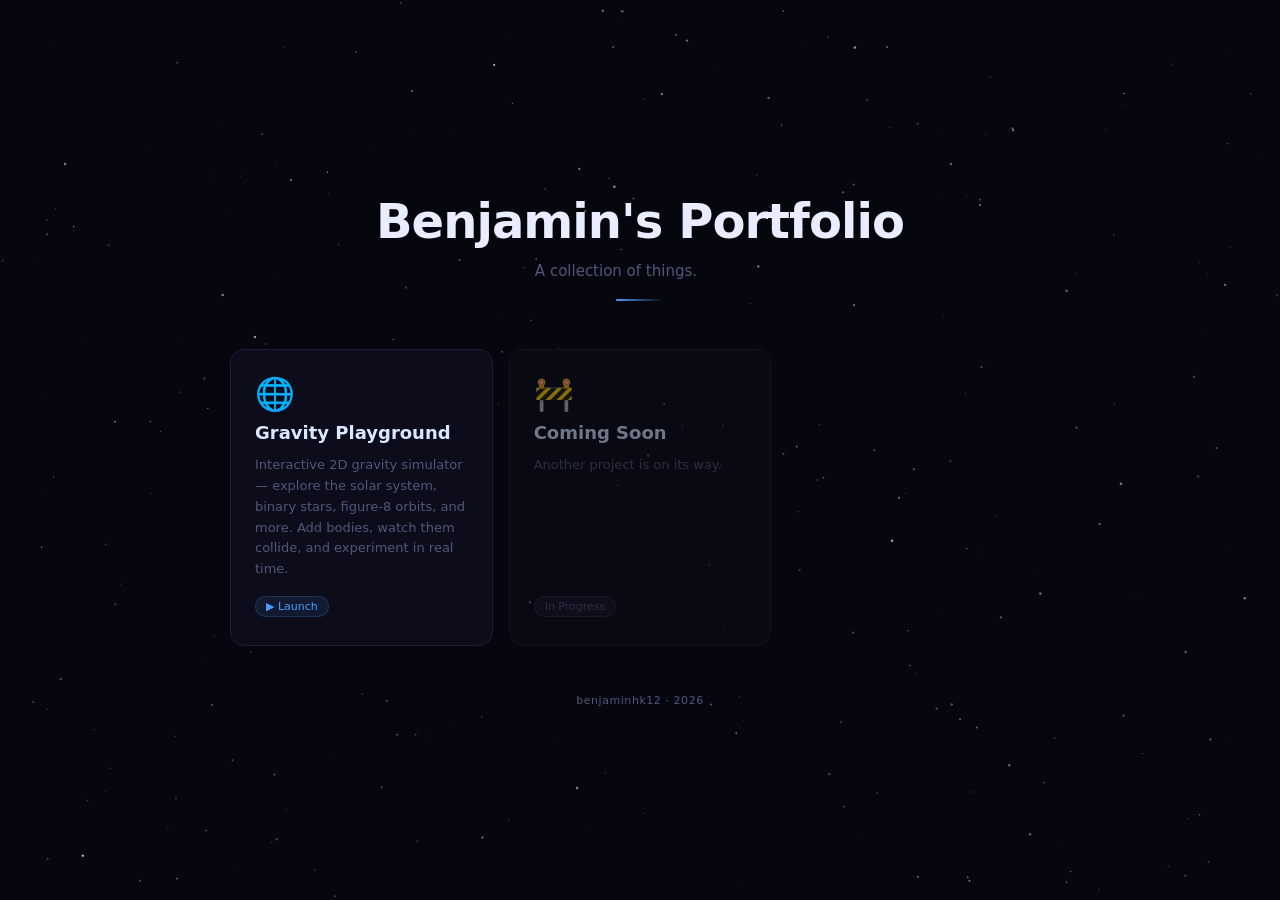
==== commit 321e897a: "Update homepage to 2026, rename simulator, default solar system preset - Update footer year to 2026 " ====
--- a/index.html
+++ b/index.html
@@ -83,17 +83,17 @@
 <div class="container">
   <header>
     <h1>Benjamin's Portfolio</h1>
-    <p>A collection of interactive demos and experiments.</p>
+    <p>A collection of things.</p>
     <div class="accent-line"></div>
   </header>
 
   <div class="grid">
     <a class="card" href="simulator.html">
       <div class="card-icon">&#127760;</div>
-      <div class="card-title">N-Body Gravity Simulator</div>
+      <div class="card-title">Gravity Playground</div>
       <div class="card-desc">
-        Interactive 2D gravitational simulation with velocity-Verlet physics,
-        orbital presets, body merging, minimap, and real-time editing.
+        Interactive 2D gravity simulator — explore the solar system, binary stars,
+        figure-8 orbits, and more. Add bodies, watch them collide, and experiment in real time.
       </div>
       <span class="card-tag">&#9654; Launch</span>
     </a>
@@ -106,7 +106,7 @@
     </div>
   </div>
 
-  <footer>benjaminhk12 &middot; 2025</footer>
+  <footer>benjaminhk12 &middot; 2026</footer>
 </div>
 
 <script>
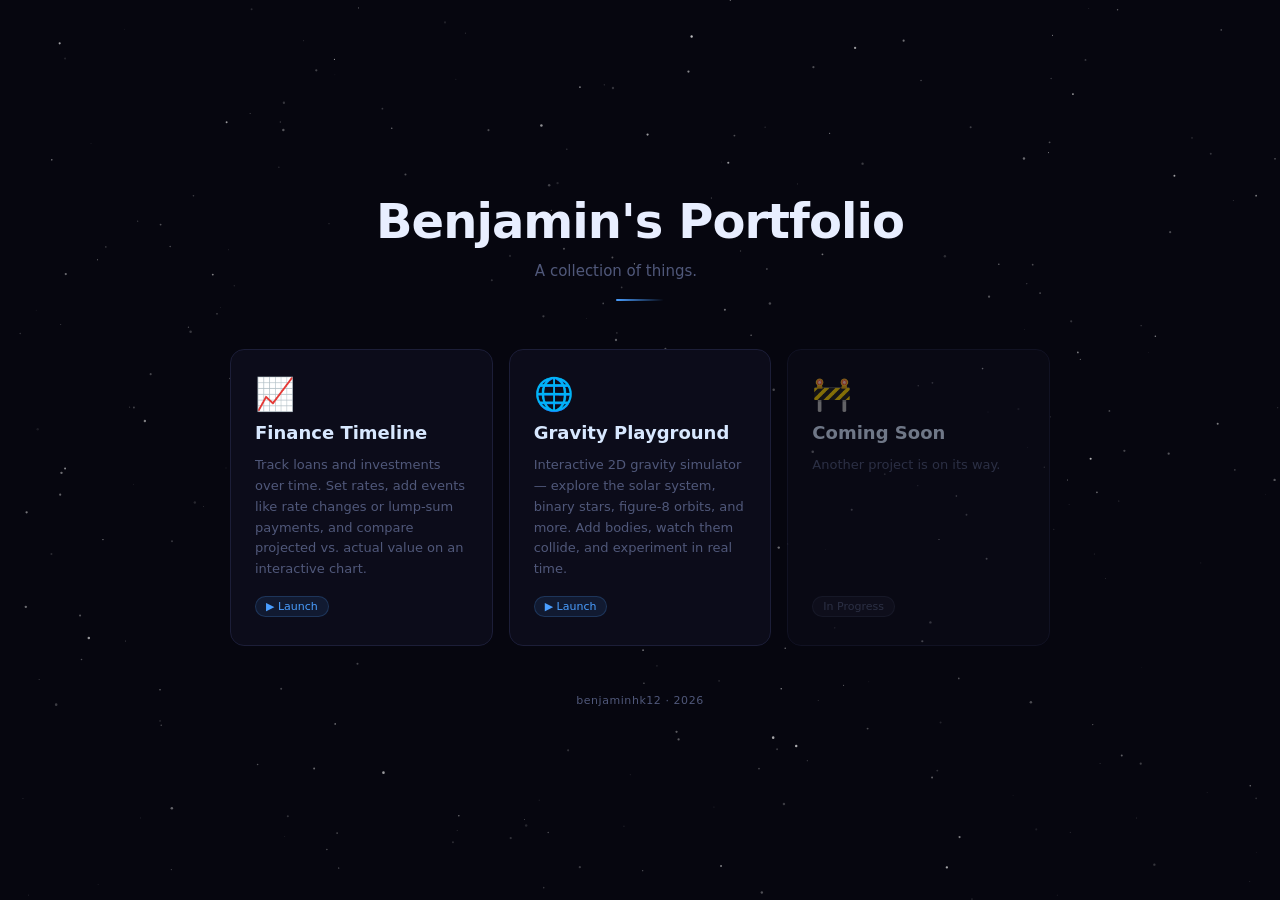
==== commit e5ec1138: "Add Finance Timeline project - New finance.html: track loans and investments as 'positions' - Set st" ====
--- a/index.html
+++ b/index.html
@@ -88,6 +88,16 @@
   </header>
 
   <div class="grid">
+    <a class="card" href="finance.html">
+      <div class="card-icon">&#128200;</div>
+      <div class="card-title">Finance Timeline</div>
+      <div class="card-desc">
+        Track loans and investments over time. Set rates, add events like rate changes
+        or lump-sum payments, and compare projected vs. actual value on an interactive chart.
+      </div>
+      <span class="card-tag">&#9654; Launch</span>
+    </a>
+
     <a class="card" href="simulator.html">
       <div class="card-icon">&#127760;</div>
       <div class="card-title">Gravity Playground</div>
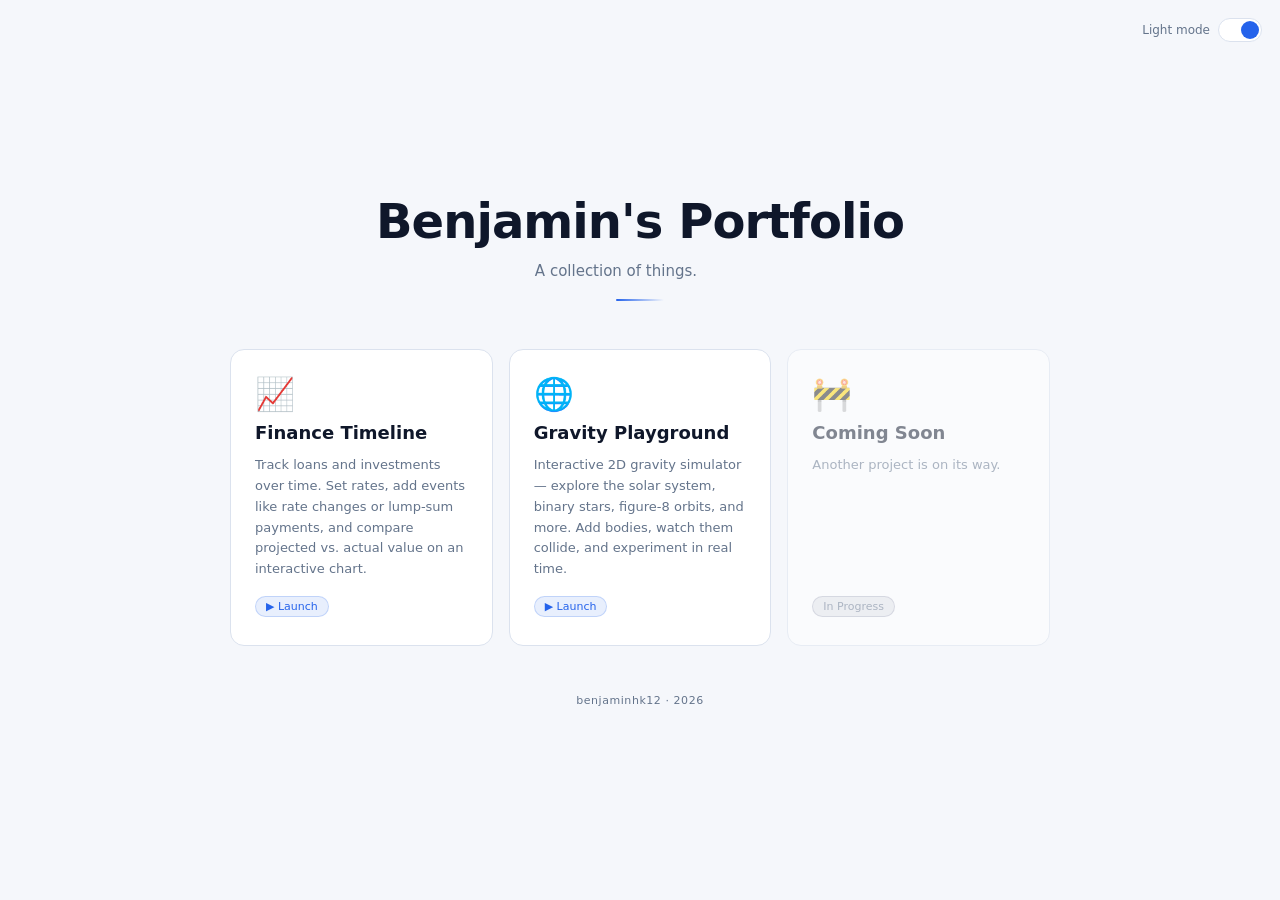
==== commit 799cea53: "Add portfolio theme and chart navigation Co-authored-by: Copilot <223556219+Copilot@users.noreply.gi" ====
--- a/index.html
+++ b/index.html
@@ -6,12 +6,24 @@
 <title>Portfolio</title>
 <style>
   :root {
-    --bg:     #06060f;
-    --panel:  #0c0c1a;
-    --border: #1c1e38;
-    --accent: #4a9eff;
-    --text:   #c0cce0;
-    --dim:    #50587a;
+    --bg:     #f5f7fb;
+    --panel:  #ffffff;
+    --border: #dbe2ee;
+    --accent: #2563eb;
+    --text:   #172033;
+    --dim:    #64748b;
+    --title:  #0f172a;
+    --shadow: rgba(15, 23, 42, 0.08);
+  }
+  body[data-theme="dark"] {
+    --bg:     #111827;
+    --panel:  #182235;
+    --border: #2d3a50;
+    --accent: #60a5fa;
+    --text:   #cbd5e1;
+    --dim:    #94a3b8;
+    --title:  #f8fafc;
+    --shadow: rgba(0, 0, 0, 0.22);
   }
   * { box-sizing: border-box; margin: 0; padding: 0; }
   body {
@@ -23,19 +35,16 @@
     flex-direction: column;
     align-items: center;
     justify-content: center;
-    overflow: hidden;
-    position: relative;
+    overflow-x: hidden;
   }
-  #stars { position: fixed; inset: 0; pointer-events: none; z-index: 0; }
   .container {
-    position: relative; z-index: 1;
     display: flex; flex-direction: column; align-items: center;
     gap: 48px; padding: 40px 20px; width: 100%; max-width: 860px;
   }
   header { text-align: center; }
   header h1 {
     font-size: clamp(28px, 5vw, 48px); font-weight: 700;
-    letter-spacing: -0.02em; color: #e8eeff; margin-bottom: 10px;
+    letter-spacing: -0.02em; color: var(--title); margin-bottom: 10px;
   }
   header p { font-size: 15px; color: var(--dim); max-width: 480px; line-height: 1.6; }
   .accent-line {
@@ -58,28 +67,51 @@
   }
   .card::before {
     content: ''; position: absolute; inset: 0;
-    background: radial-gradient(ellipse at top left, rgba(74,158,255,0.06), transparent 70%);
+     background: radial-gradient(ellipse at top left, rgba(37,99,235,0.08), transparent 70%);
     opacity: 0; transition: opacity .18s;
   }
-  .card:hover { border-color: var(--accent); transform: translateY(-3px); box-shadow: 0 8px 32px rgba(74,158,255,0.12); }
+  .card:hover { border-color: var(--accent); transform: translateY(-3px); box-shadow: 0 8px 32px var(--shadow); }
   .card:hover::before { opacity: 1; }
   .card-icon  { font-size: 32px; line-height: 1; }
-  .card-title { font-size: 18px; font-weight: 600; color: #d8e8ff; }
+  .card-title { font-size: 18px; font-weight: 600; color: var(--title); }
   .card-desc  { font-size: 13px; color: var(--dim); line-height: 1.6; flex: 1; }
   .card-tag {
     display: inline-flex; align-items: center; gap: 5px;
     font-size: 11px; color: var(--accent);
-    background: rgba(74,158,255,0.1); border: 1px solid rgba(74,158,255,0.2);
+    background: rgba(37,99,235,0.1); border: 1px solid rgba(37,99,235,0.2);
     border-radius: 20px; padding: 3px 10px; align-self: flex-start; margin-top: 4px;
   }
   .card.soon { opacity: 0.5; cursor: default; pointer-events: none; }
   .card.soon:hover { transform: none; box-shadow: none; border-color: var(--border); }
   .card-tag.soon-tag { color: var(--dim); background: rgba(80,88,122,0.15); border-color: rgba(80,88,122,0.3); }
   footer { font-size: 11px; color: var(--dim); letter-spacing: 0.05em; }
+  .theme-toggle {
+    position: fixed; top: 18px; right: 18px;
+    display: inline-flex; align-items: center; gap: 8px;
+    color: var(--dim); font-size: 12px; cursor: pointer; user-select: none;
+  }
+  .theme-toggle input { position: absolute; opacity: 0; pointer-events: none; }
+  .theme-switch {
+    width: 44px; height: 24px; padding: 2px; border-radius: 999px;
+    background: var(--panel); border: 1px solid var(--border);
+    transition: border-color .12s, background .12s;
+  }
+  .theme-switch::after {
+    content: ''; display: block; width: 18px; height: 18px; border-radius: 50%;
+    background: var(--accent); transform: translateX(0);
+    transition: transform .18s;
+  }
+  #theme-toggle:checked + .theme-switch::after { transform: translateX(20px); }
+  .theme-toggle:hover { color: var(--accent); }
 </style>
 </head>
 <body>
-<canvas id="stars"></canvas>
+<label class="theme-toggle" title="Switch between dark and light mode">
+  <span>Light mode</span>
+  <input type="checkbox" id="theme-toggle" onchange="setTheme(this.checked ? 'light' : 'dark')">
+  <span class="theme-switch" aria-hidden="true"></span>
+</label>
+
 <div class="container">
   <header>
     <h1>Benjamin's Portfolio</h1>
@@ -121,36 +153,13 @@
 
 <script>
 'use strict';
-const canvas = document.getElementById('stars');
-const ctx    = canvas.getContext('2d');
-let stars    = [];
-
-function buildStars() {
-  canvas.width  = window.innerWidth;
-  canvas.height = window.innerHeight;
-  stars = [];
-  const n = Math.ceil(canvas.width * canvas.height / 4000);
-  for (let i = 0; i < n; i++)
-    stars.push({ x: Math.random()*canvas.width, y: Math.random()*canvas.height,
-                 r: Math.random()*1.0+0.3, a: Math.random()*0.55+0.2, tw: Math.random()*Math.PI*2 });
-  requestAnimationFrame(drawStars);
+function setTheme(theme) {
+  document.body.dataset.theme = theme;
+  localStorage.setItem('portfolio_theme', theme);
+  const toggle = document.getElementById('theme-toggle');
+  if (toggle) toggle.checked = theme === 'light';
 }
-
-function drawStars(t) {
-  ctx.clearRect(0, 0, canvas.width, canvas.height);
-  for (const s of stars) {
-    ctx.globalAlpha = s.a * (0.7 + 0.3 * Math.sin(s.tw + t * 0.0008));
-    ctx.fillStyle = '#ffffff';
-    ctx.beginPath();
-    ctx.arc(s.x, s.y, s.r, 0, Math.PI * 2);
-    ctx.fill();
-  }
-  ctx.globalAlpha = 1;
-  requestAnimationFrame(drawStars);
-}
-
-window.addEventListener('resize', buildStars);
-buildStars();
+setTheme(localStorage.getItem('portfolio_theme') || 'light');
 </script>
 </body>
 </html>
